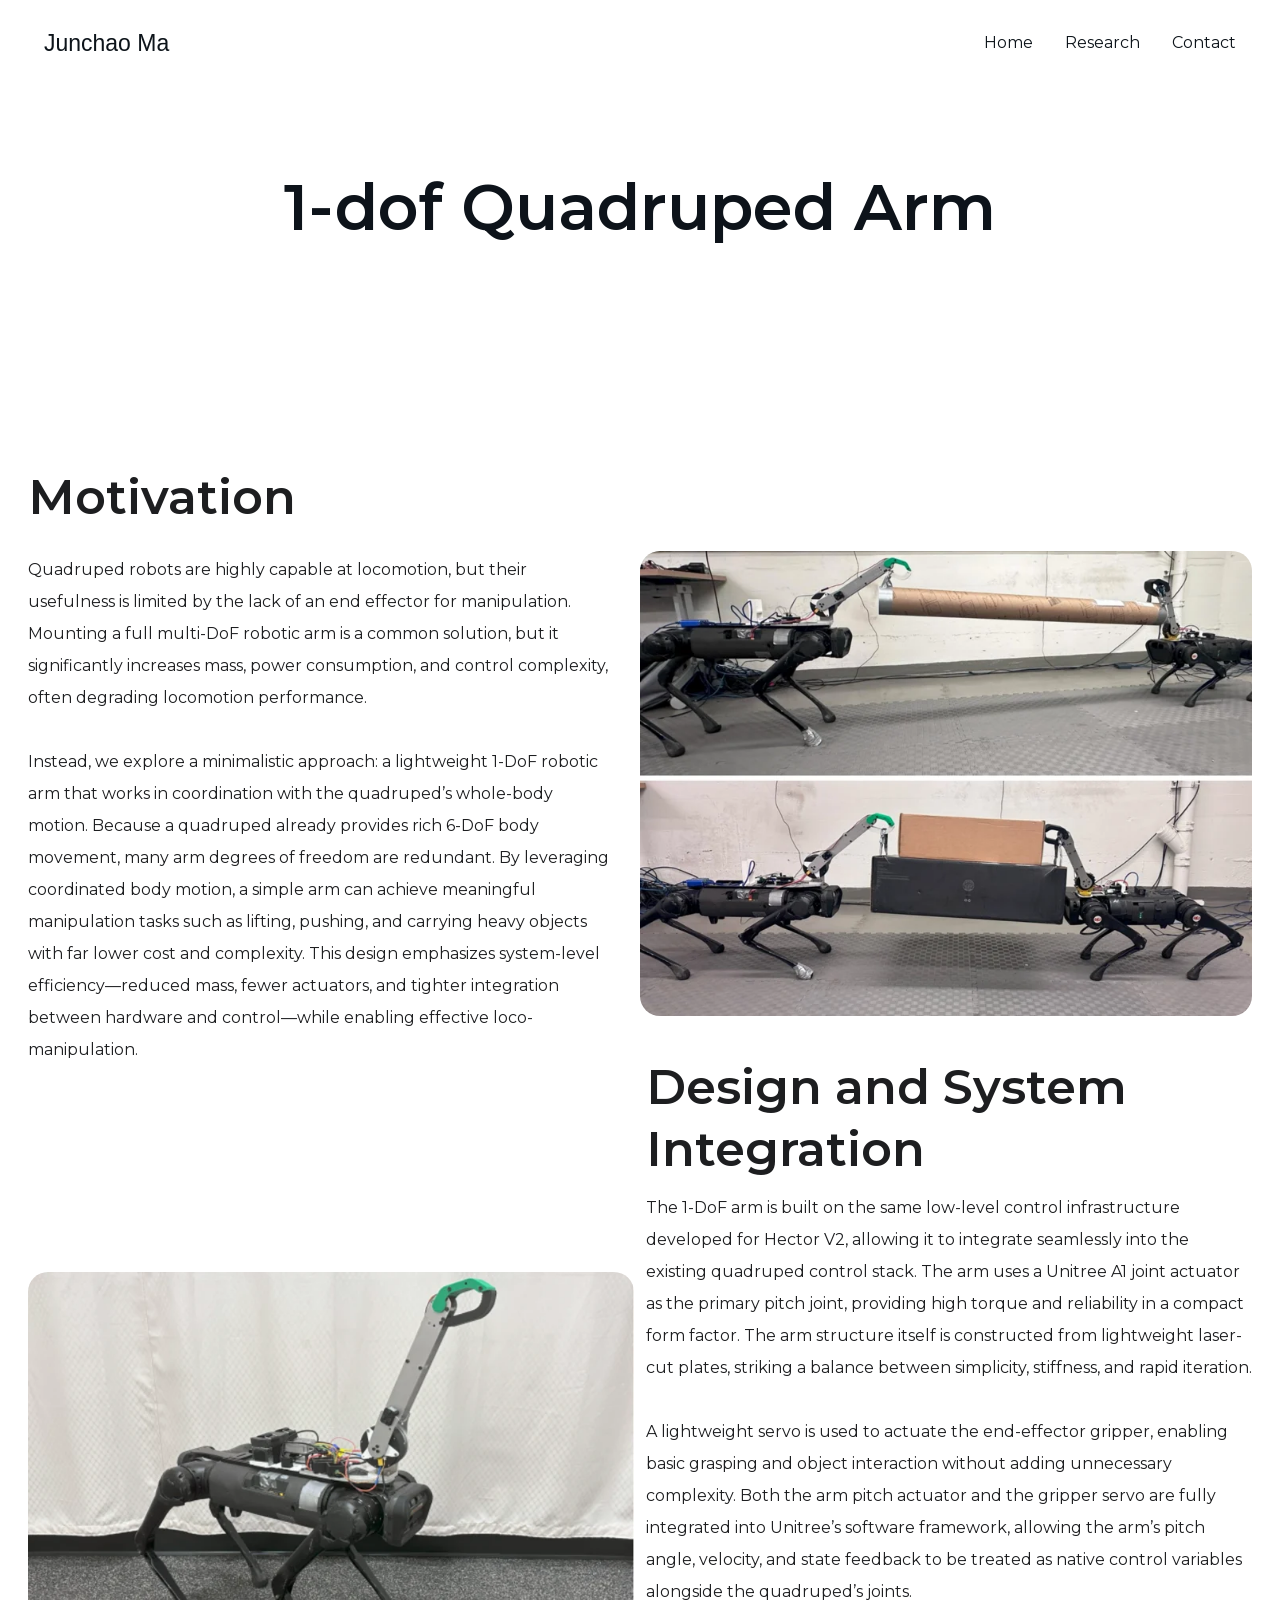
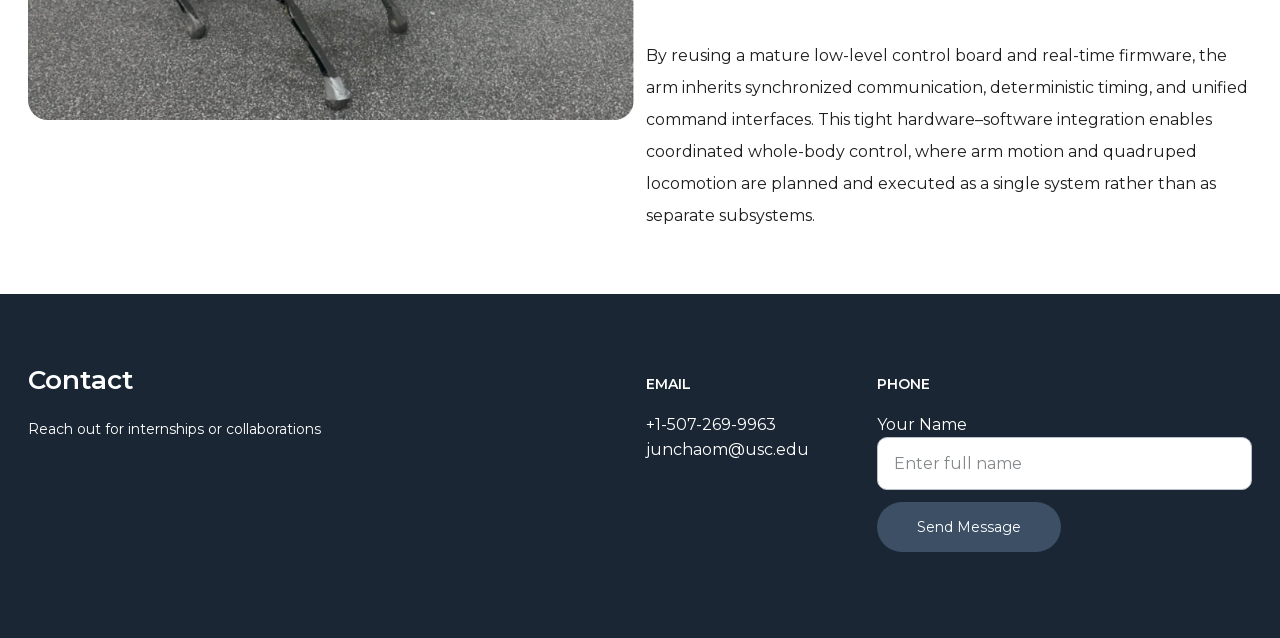
==== 1-dof-robotic-arm/index.html @ bfce46f6 "Migrate site from Hostinger to GitHub Pages Static copy of the Hostinger Website Builder site with a" ====
<!DOCTYPE html><html lang="en"> <head><meta charset="utf-8"><meta name="viewport" content="width=device-width, initial-scale=1.0"><meta name="generator" content="Hostinger Website Builder"><script type="application/ld+json">{"@context":"https://schema.org/","name":"Hardware Design Portfolio Showcase","description":"A detailed look at my hardware design projects, featuring images and videos that highlight my skills and creativity.","inLanguage":"en","keywords":["hardware design","portfolio","electronics"],"@type":"WebPage"}</script><!--[--><!----><!----><!----><!--[--><!--]--><link href="/assets/font-faces-25f776cf.css" rel="preload" as="style"><link href="/assets/font-faces-25f776cf.css" rel="stylesheet" referrerpolicy="no-referrer"><title>Hardware Design Portfolio Showcase | Junchao Ma</title><meta name="description" content="A detailed look at my hardware design projects, featuring images and videos that highlight my skills and creativity."><link rel="icon" size="16x16" href="/assets/ai-logo-7mMOTPHLv2REmubo-73c96145.svg"><link rel="icon" size="32x32" href="/assets/ai-logo-7mMOTPHLv2REmubo-73c96145.svg"><link rel="icon" size="192x192" href="/assets/ai-logo-7mMOTPHLv2REmubo-73c96145.svg"><link rel="apple-touch-icon" href="/assets/ai-logo-7mMOTPHLv2REmubo-73c96145.svg"><meta content="Hardware Design Portfolio Showcase | Junchao Ma" property="og:title"><meta name="twitter:title" content="Hardware Design Portfolio Showcase | Junchao Ma"><meta content="website" property="og:type"><meta property="og:description" content="A detailed look at my hardware design projects, featuring images and videos that highlight my skills and creativity."><meta name="twitter:description" content="A detailed look at my hardware design projects, featuring images and videos that highlight my skills and creativity."><meta property="og:site_name" content="Junchao Ma"><meta name="keywords" content="hardware design, portfolio, electronics"><meta property="og:image"><meta name="twitter:image"><meta content="" property="og:image:alt"><meta content="" name="twitter:image:alt"><meta name="twitter:card" content="summary_large_image"><!----><!--]--><style></style><link rel="stylesheet" href="/assets/_slug_.DlMYHqcW-8985199a.css">
<style>:root{--color-meteorite-dark: #2f1c6a;--color-meteorite-dark-2: #1F1346;--color-meteorite: #8c85ff;--color-meteorite-light: #d5dfff;--color-primary-dark: #5025d1;--color-primary: #673de6;--color-primary-light: #ebe4ff;--color-primary-charts: #B39EF3;--color-danger-dark: #d63163;--color-danger: #fc5185;--color-danger-light: #ffe8ef;--color-danger-charts: #FEA8C2;--color-warning-dark: #fea419;--color-warning-dark-2: #9F6000;--color-warning-charts: #FFD28C;--color-warning: #ffcd35;--color-warning-light: #fff8e2;--color-success-dark: #008361;--color-success: #00b090;--color-success-light: #def4f0;--color-dark: #1d1e20;--color-gray-dark: #36344d;--color-gray: #727586;--color-gray-border: #dadce0;--color-gray-light: #f2f3f6;--color-light: #fff;--color-azure: #357df9;--color-azure-light: #e3ebf9;--color-azure-dark: #265ab2;--color-indigo: #6366F1;--color-neutral-200: #D8DAE0}.whats-app-bubble{position:fixed;z-index:19;display:flex;right:20px;bottom:24px;cursor:pointer;border-radius:100px;box-shadow:#00000026 0 4px 12px}#wtpQualitySign_fixedCSS,#wtpQualitySign_popupCSS{bottom:10px!important}#wtpQualitySign_fixedCSS{z-index:17!important}#wtpQualitySign_popupCSS{z-index:18!important}
</style></head> <body> <div> <style>astro-island,astro-slot,astro-static-slot{display:contents}</style> <!--[--><main style="--h1-font-size:64px;--h1-font-style:normal;--h1-font-family:var(--font-primary);--h1-font-weight:600;--h1-line-height:1.3;--h1-m-font-size:40px;--h1-letter-spacing:0;--h1-text-transform:none;--h1-text-decoration:none;--h2-font-size:56px;--h2-font-style:normal;--h2-font-family:var(--font-primary);--h2-font-weight:600;--h2-line-height:1.3;--h2-m-font-size:36px;--h2-letter-spacing:0;--h2-text-transform:none;--h2-text-decoration:none;--h3-font-size:48px;--h3-font-style:normal;--h3-font-family:var(--font-primary);--h3-font-weight:600;--h3-line-height:1.3;--h3-m-font-size:32px;--h3-letter-spacing:0;--h3-text-transform:none;--h3-text-decoration:none;--h4-font-size:40px;--h4-font-style:normal;--h4-font-family:var(--font-primary);--h4-font-weight:600;--h4-line-height:1.3;--h4-m-font-size:24px;--h4-letter-spacing:0;--h4-text-transform:none;--h4-text-decoration:none;--h5-font-size:26px;--h5-font-style:normal;--h5-font-family:var(--font-primary);--h5-font-weight:600;--h5-line-height:1.3;--h5-m-font-size:20px;--h5-letter-spacing:0;--h5-text-transform:none;--h5-text-decoration:none;--h6-font-size:18px;--h6-font-style:normal;--h6-font-family:var(--font-primary);--h6-font-weight:600;--h6-line-height:1.3;--h6-m-font-size:18px;--h6-letter-spacing:0;--h6-text-transform:none;--h6-text-decoration:none;--body-font-size:16px;--body-font-style:normal;--body-font-family:var(--font-secondary);--body-font-weight:400;--body-line-height:1.5;--body-m-font-size:16px;--body-letter-spacing:normal;--body-text-transform:none;--body-text-decoration:none;--font-primary:&#39;Montserrat&#39;, sans-serif;--font-secondary:&#39;Montserrat&#39;, sans-serif;--nav-link-color:#0d141a;--nav-link-font-size:16px;--nav-link-font-style:normal;--nav-link-color-hover:#0d141a;--nav-link-font-family:var(--font-secondary);--nav-link-font-weight:400;--nav-link-line-height:1.5;--nav-link-m-font-size:16px;--nav-link-letter-spacing:normal;--nav-link-text-transform:none;--nav-link-text-decoration:none;--body-large-font-size:18px;--body-large-font-style:normal;--body-large-font-family:var(--font-secondary);--body-large-font-weight:400;--body-large-line-height:1.5;--body-large-m-font-size:18px;--body-large-letter-spacing:normal;--body-large-text-transform:none;--body-large-text-decoration:none;--body-small-font-size:14px;--body-small-font-style:normal;--body-small-font-family:var(--font-secondary);--body-small-font-weight:500;--body-small-line-height:1.5;--body-small-m-font-size:14px;--body-small-letter-spacing:normal;--body-small-text-transform:uppercase;--body-small-text-decoration:none;--grid-button-primary-font-size:16px;--grid-button-primary-padding-x:40px;--grid-button-primary-padding-y:16px;--grid-button-primary-font-color:#ffffff;--grid-button-primary-font-style:normal;--grid-button-primary-border-null:;--grid-button-primary-font-family:var(--font-secondary);--grid-button-primary-font-weight:400;--grid-button-primary-line-height:normal;--grid-button-primary-m-font-size:16px;--grid-button-primary-m-padding-x:36px;--grid-button-primary-m-padding-y:14px;--grid-button-primary-box-shadow-x:0px;--grid-button-primary-box-shadow-y:0px;--grid-button-primary-border-radius:999px;--grid-button-primary-letter-spacing:normal;--grid-button-primary-text-transform:none;--grid-button-primary-box-shadow-blur:0px;--grid-button-primary-box-shadow-null:;--grid-button-primary-text-decoration:none;--grid-button-primary-background-color:rgb(0, 0, 0);--grid-button-primary-box-shadow-color:rgba(0, 0, 0, 0);--grid-button-primary-border-null-hover:;--grid-button-primary-box-shadow-spread:0px;--grid-button-primary-box-shadow-x-hover:0px;--grid-button-primary-box-shadow-y-hover:0px;--grid-button-primary-transition-duration:0.2s;--grid-button-primary-background-color-null:;--grid-button-primary-box-shadow-blur-hover:0px;--grid-button-primary-box-shadow-null-hover:;--grid-button-primary-background-color-hover:rgb(29, 30, 32);--grid-button-primary-box-shadow-color-hover:0px;--grid-button-primary-box-shadow-spread-hover:0px;--grid-button-primary-transition-timing-function:ease;--grid-button-primary-background-color-null-hover:;--grid-button-secondary-font-size:16px;--grid-button-secondary-padding-x:40px;--grid-button-secondary-padding-y:16px;--grid-button-secondary-font-color:rgb(0, 0, 0);--grid-button-secondary-font-style:normal;--grid-button-secondary-border-null:;--grid-button-secondary-font-family:var(--font-secondary);--grid-button-secondary-font-weight:400;--grid-button-secondary-line-height:normal;--grid-button-secondary-m-font-size:16px;--grid-button-secondary-m-padding-x:36px;--grid-button-secondary-m-padding-y:14px;--grid-button-secondary-box-shadow-x:0px;--grid-button-secondary-box-shadow-y:0px;--grid-button-secondary-border-radius:999px;--grid-button-secondary-letter-spacing:normal;--grid-button-secondary-text-transform:none;--grid-button-secondary-box-shadow-blur:0px;--grid-button-secondary-box-shadow-null:;--grid-button-secondary-text-decoration:none;--grid-button-secondary-background-color:white;--grid-button-secondary-box-shadow-color:rgba(0, 0, 0, 0);--grid-button-secondary-border-null-hover:;--grid-button-secondary-box-shadow-spread:0px;--grid-button-secondary-box-shadow-x-hover:0px;--grid-button-secondary-box-shadow-y-hover:0px;--grid-button-secondary-transition-duration:0.2s;--grid-button-secondary-background-color-null:;--grid-button-secondary-box-shadow-blur-hover:0px;--grid-button-secondary-box-shadow-null-hover:;--grid-button-secondary-background-color-hover:rgb(240, 240, 240);--grid-button-secondary-box-shadow-color-hover:0px;--grid-button-secondary-box-shadow-spread-hover:0px;--grid-button-secondary-transition-timing-function:ease;--grid-button-secondary-background-color-null-hover:;--615ce0cc:74px;" class="page"><div class="sticky-trigger"></div><!----><div class="top-blocks--sticky top-blocks"><!----><header class="block-header" style="--nav-link-font-weight:400;--nav-link-text-color:#0d141a;--nav-link-text-color-hover:#0d141a;--header-height-mobile:74px;--width:1240px;--padding-top:30px;--padding:30px 16px 30px 16px;--padding-right:16px;--padding-bottom:30px;--padding-left:16px;--m-padding-top:24px;--m-padding:24px 16px 24px 16px;--m-padding-right:16px;--m-padding-bottom:24px;--m-padding-left:16px;--logo-width:125.5068359375px;--cartIconSize:24px;--link-spacing:32px;--m-logo-width:125.5068359375px;--m-link-spacing:20px;--element-spacing:32px;--contrastBackgroundColor:rgb(224, 224, 224);--background-color:#ffffff;" backgroundcolorcontrast="rgb(224, 224, 224)" height="86" is-in-preview-mode="false" is-preview-mobile-view="false" data-v-4ede1395><div class="background" style="--background-color:#ffffff;" data-v-4ede1395></div><!--[--><div class="block-header-layout-desktop block-header-layout-desktop--desktop-1" style="--5c616aa5:min-content auto ;--2e94a9f4:0px;" data-v-c1535ecd><!--[--><a class="block-header-logo block-header__logo" href="/" data-v-4ede1395 style="--6f401cb2:125.5068359375px;--5ef47fbb:26px;--b298f7c8:24px;--b1fe0892:24;--6313685a:400;--66b767ed:125.5068359375px;--56669be0:26px;--00407601:24px;" data-v-2fe39434><div class="block-header-logo__image" role="img" aria-label="Junchao Ma logo" data-v-2fe39434><svg fill="#0d141a" viewBox="0 0 125.5068359375 26" height="100%" width="100%" xmlns="http://www.w3.org/2000/svg">
        <text font-size="23px" font-family="sans-serif" y="21" x="0">Junchao Ma</text>
    </svg></div></a><!--]--><!--[--><nav class="block-header__nav" data-v-4ede1395><ul class="block-header__nav-links" data-v-4ede1395><!--[--><li class="block-header-item" data-v-4ede1395 data-v-f7e431f3><label class="block-header-item__label" data-v-f7e431f3><!----><div class="item-content-wrapper block-header-item__item" aria-haspopup="false" data-v-f7e431f3 data-v-76d5a5f3><a class="item-content" target href="/" data-v-76d5a5f3>Home</a><!----></div><!----></label></li><li class="block-header-item" data-v-4ede1395 data-v-f7e431f3><label class="block-header-item__label" data-v-f7e431f3><!----><div class="item-content-wrapper block-header-item__item" aria-haspopup="false" data-v-f7e431f3 data-v-76d5a5f3><a class="item-content" target href="/research" data-v-76d5a5f3>Research</a><!----></div><!----></label></li><li class="block-header-item" data-v-4ede1395 data-v-f7e431f3><label class="block-header-item__label" data-v-f7e431f3><!----><div class="item-content-wrapper block-header-item__item" aria-haspopup="false" data-v-f7e431f3 data-v-76d5a5f3><a class="item-content" target href="/contact" data-v-76d5a5f3>Contact</a><!----></div><!----></label></li><!--]--></ul></nav><!--]--><!--[--><!--]--><!--[--><!--]--><!--[--><!--]--><!--[--><!--]--></div><div class="block-header-layout-mobile block-header-layout-mobile--mobile-1" style="--5c616aa5:min-content auto ;--2e94a9f4:0px;" data-v-c1535ecd><!--[--><a class="block-header-logo block-header__logo" href="/" data-v-4ede1395 style="--6f401cb2:125.5068359375px;--5ef47fbb:26px;--b298f7c8:24px;--b1fe0892:24;--6313685a:400;--66b767ed:125.5068359375px;--56669be0:26px;--00407601:24px;" data-v-2fe39434><div class="block-header-logo__image" role="img" aria-label="Junchao Ma logo" data-v-2fe39434><svg fill="#0d141a" viewBox="0 0 125.5068359375 26" height="100%" width="100%" xmlns="http://www.w3.org/2000/svg">
        <text font-size="23px" font-family="sans-serif" y="21" x="0">Junchao Ma</text>
    </svg></div></a><!--]--><!--[--><!--]--><!--[--><button type="button" class="burger block-header__hamburger-menu" title="Menu" data-v-4ede1395 style="--63017ab5:var(--nav-link-text-color);" data-v-43ca5418><span class="burger__bun" data-v-43ca5418></span><span class="burger__meat" data-v-43ca5418></span><span class="burger__bun" data-v-43ca5418></span></button><!--]--><div class="block-header-layout-mobile__dropdown--link-align-right block-header-layout-mobile__dropdown" data-v-c1535ecd><!--[--><nav class="block-header__nav" data-v-4ede1395><ul class="block-header__nav-links" data-v-4ede1395><!--[--><li class="block-header-item" data-v-4ede1395 data-v-f7e431f3><label class="block-header-item__label" data-v-f7e431f3><!----><div class="item-content-wrapper block-header-item__item" aria-haspopup="false" data-v-f7e431f3 data-v-76d5a5f3><a class="item-content" target href="/" data-v-76d5a5f3>Home</a><!----></div><!----></label></li><li class="block-header-item" data-v-4ede1395 data-v-f7e431f3><label class="block-header-item__label" data-v-f7e431f3><!----><div class="item-content-wrapper block-header-item__item" aria-haspopup="false" data-v-f7e431f3 data-v-76d5a5f3><a class="item-content" target href="/research" data-v-76d5a5f3>Research</a><!----></div><!----></label></li><li class="block-header-item" data-v-4ede1395 data-v-f7e431f3><label class="block-header-item__label" data-v-f7e431f3><!----><div class="item-content-wrapper block-header-item__item" aria-haspopup="false" data-v-f7e431f3 data-v-76d5a5f3><a class="item-content" target href="/contact" data-v-76d5a5f3>Contact</a><!----></div><!----></label></li><!--]--></ul></nav><!--]--><!--[--><!--]--><!--[--><!--]--><!--[--><!--]--></div></div><!--]--></header></div><div class="page__blocks"><!--[--><section id="z2z345" class="block block--desktop-first-visible block--mobile-first-visible" style="--block-padding-top:16px;--block-padding:16px 0 16px 0;--block-padding-right:0;--block-padding-bottom:16px;--block-padding-left:0;--m-block-padding:16px;" data-v-653138eb><div class="block-background block-background--fixed" data-v-653138eb style="--77dfd0b2:rgb(255, 255, 255);--26c569ba:85%;--235bb87c:85%;--3ed8cbdc:15%;--3d6e3478:center;--7c40ae61:calc(-20svh * 50 / 100);"><!----><!----><!----></div><div class="block-layout block-layout--layout" style="--m-grid-template-rows:22.22222222222222vw auto 66px;--t-grid-template-rows:minmax(80px, auto) minmax(156px, auto) 1fr;--small-desktop-grid-template-rows:6.5359477124183005vw auto 62px;--grid-template-rows:minmax(80px, auto) minmax(83px, auto) 1fr;--m-grid-template-columns:100%;--grid-template-columns:100%;--m-block-min-height:auto;--t-block-min-height:302px;--small-desktop-block-min-height:auto;--block-min-height:225px;--1554837d:1224px;--b9abf102:360px;--6f5cc981:0 4.444444444444445vw;--220b0e45:0 16px;" data-v-653138eb><!--[--><!--[--><div class="layout-element layout-element--layout layout-element transition transition--slide" style="--text:center;--align:flex-start;--justify:flex-start;--m-element-margin:0 0 16px 0;--z-index:1;--grid-row:2/3;--grid-column:1/2;--m-grid-row:2/3;--m-grid-column:1/2;--bc1057f4:83px;--ff15b110:156px;" data-v-b6651962><!--[--><!----><!----><!----><!----><!----><div class="text-box layout-element__component layout-element__component--GridTextBox" id="z9oZux" data-v-b6651962 style="--40f4658a:break-spaces;--7ff731bd:break-spaces;"><h1 dir="auto" style="color: rgb(13, 19, 26);">1-dof Quadruped Arm</h1></div><!----><!----><!----><!----><!----><!----><!----><!----><!----><!----><!----><!--[--><!--]--><!--]--></div><!--]--><!--]--></div><!----><!----><!----><!----><!----><!----><!----></section><section id="zlNK7U" class="block" style="--block-padding-top:16px;--block-padding:16px 0 16px 0;--block-padding-right:0;--block-padding-bottom:16px;--block-padding-left:0;--m-block-padding:16px;" data-v-653138eb><div class="block-background block-background--fixed" data-v-653138eb style="--77dfd0b2:rgb(255, 255, 255);--26c569ba:85%;--235bb87c:85%;--3ed8cbdc:15%;--3d6e3478:center;--7c40ae61:calc(-20svh * 50 / 100);"><!----><!----><!----></div><div class="block-layout block-layout--layout" style="--m-grid-template-rows:11.11111111111111vw auto 5.833333333333333vw auto 17.77777777777778vw auto 20vw auto 5.833333333333333vw auto 10.555555555555555vw auto 0px;--t-grid-template-rows:minmax(40px, auto) minmax(41px, auto) minmax(21px, auto) minmax(656px, auto) minmax(64px, auto) minmax(224px, auto) minmax(72px, auto) minmax(83px, auto) minmax(21px, auto) minmax(856px, auto) minmax(38px, auto) minmax(289px, auto) 1fr;--small-desktop-grid-template-rows:12.663398692810457vw auto 1.8790849673202614vw 0.16339869281045752vw auto 3.2679738562091503vw auto 9.395424836601308vw 0.8986928104575164vw 6.5359477124183005vw auto 11.764705882352942vw 31px;--grid-template-rows:minmax(155px, auto) minmax(62px, auto) minmax(23px, auto) minmax(2px, auto) minmax(462px, auto) minmax(40px, auto) minmax(10px, auto) minmax(115px, auto) minmax(11px, auto) minmax(80px, auto) minmax(448px, auto) minmax(144px, auto) 1fr;--m-grid-template-columns:62.80487804878049% 37.19512195121951%;--grid-template-columns:35.947712418300654% 12.254901960784313% 1.3071895424836601% 0.49019607843137253% 0.49019607843137253% 49.50980392156863%;--m-block-min-height:auto;--t-block-min-height:1224px;--small-desktop-block-min-height:auto;--block-min-height:1583px;--1554837d:1224px;--b9abf102:360px;--6f5cc981:0 4.444444444444445vw;--220b0e45:0 16px;" data-v-653138eb><!--[--><!--[--><div class="layout-element layout-element--layout layout-element transition transition--slide" style="--text:left;--align:flex-start;--justify:flex-start;--m-element-margin:0 0 16px 0;--z-index:1;--grid-row:2/3;--grid-column:1/2;--m-grid-row:2/3;--m-grid-column:1/3;--bc1057f4:62px;--ff15b110:41px;" data-v-b6651962><!--[--><!----><!----><!----><!----><!----><div class="text-box layout-element__component layout-element__component--GridTextBox" id="z8F6uh" data-v-b6651962 style="--40f4658a:break-spaces;--7ff731bd:break-spaces;"><h3 dir="auto">Motivation</h3></div><!----><!----><!----><!----><!----><!----><!----><!----><!----><!----><!----><!--[--><!--]--><!--]--></div><div class="layout-element layout-element--layout layout-element transition transition--slide" style="--text:left;--align:flex-start;--justify:flex-start;--m-element-margin:0 0 16px 0;--z-index:2;--grid-row:5/8;--grid-column:1/3;--m-grid-row:4/5;--m-grid-column:1/3;--bc1057f4:512px;--ff15b110:656px;" data-v-b6651962><!--[--><!----><!----><!----><!----><!----><div class="text-box layout-element__component layout-element__component--GridTextBox" id="z4GJ8H" data-v-b6651962 style="--40f4658a:break-spaces;--7ff731bd:break-spaces;"><p dir="auto" class="body" style="--lineHeightDesktop: 2;">Quadruped robots are highly capable at locomotion, but their usefulness is limited by the lack of an end effector for manipulation. Mounting a full multi-DoF robotic arm is a common solution, but it significantly increases mass, power consumption, and control complexity, often degrading locomotion performance.</p><p dir="auto" class="body" style="--lineHeightDesktop: 2;">Instead, we explore a minimalistic approach: a lightweight 1-DoF robotic arm that works in coordination with the quadruped’s whole-body motion. Because a quadruped already provides rich 6-DoF body movement, many arm degrees of freedom are redundant. By leveraging coordinated body motion, a simple arm can achieve meaningful manipulation tasks such as lifting, pushing, and carrying heavy objects with far lower cost and complexity. This design emphasizes system-level efficiency—reduced mass, fewer actuators, and tighter integration between hardware and control—while enabling effective loco-manipulation.</p></div><!----><!----><!----><!----><!----><!----><!----><!----><!----><!----><!----><!--[--><!--]--><!--]--></div><div class="layout-element layout-element--layout layout-element transition transition--slide transition--root-hidden" style="--align:center;--justify:center;--m-element-margin:0 0 16px 0;--z-index:3;--grid-row:4/6;--grid-column:5/7;--m-grid-row:6/7;--m-grid-column:1/3;--bc1057f4:464px;--ff15b110:224px;" data-v-b6651962><!--[--><!----><!----><!----><!----><!----><!----><!----><!----><!----><div id="zxLfvR" class="image-wrapper image-wrapper--layout layout-element__component layout-element__component--GridImage" data-v-b6651962 style="--2cf45542:464px;--14cb8d00:224px;" data-v-1af1e999><div rel="nofollow" title style="--c8d5bd3a:20px;--58d4de0c:50vw;--1ad8eabb:37.908496732026144vw;--11904bb2:center 50%;--e4246282:20px;--a2f349e6:100%;--c3fd39f0:auto;" class="image image--grid image-wrapper--desktop" data-selector="data-image" data-animation-role="image" data-v-1af1e999 data-v-91603bbf><img alt src="/assets/screenshot-2026-01-26-at-4.35.16a-pm-jM7EKKPD6T4yNb8i-6a2eaaef.webp" srcset="/assets/screenshot-2026-01-26-at-4.35.16a-pm-jM7EKKPD6T4yNb8i-1dd417ff.webp 328w,/assets/screenshot-2026-01-26-at-4.35.16a-pm-jM7EKKPD6T4yNb8i-cc2d2920.webp 656w,/assets/screenshot-2026-01-26-at-4.35.16a-pm-jM7EKKPD6T4yNb8i-53e42387.webp 861w,/assets/screenshot-2026-01-26-at-4.35.16a-pm-jM7EKKPD6T4yNb8i-53e42387.webp 984w,/assets/screenshot-2026-01-26-at-4.35.16a-pm-jM7EKKPD6T4yNb8i-6a2eaaef.webp 612w,/assets/screenshot-2026-01-26-at-4.35.16a-pm-jM7EKKPD6T4yNb8i-b327e006.webp 1224w" sizes="(min-width: 920px) 612px, 328px" height="464" width="612" loading="eager" class="image__image" data-v-91603bbf><!--[--><!--]--></div><div rel="nofollow" title style="--c8d5bd3a:20px;--58d4de0c:26.797385620915033vw;--1ad8eabb:18.30065359477124vw;--11904bb2:center 50%;--e4246282:20px;--a2f349e6:91.11111111111111vw;--c3fd39f0:62.22222222222222vw;" class="image image--grid image-wrapper--mobile" data-selector="data-image" data-animation-role="image" data-v-1af1e999 data-v-91603bbf><img alt src="/assets/screenshot-2026-01-26-at-4.35.16a-pm-jM7EKKPD6T4yNb8i-5ff00b1f.webp" srcset="/assets/screenshot-2026-01-26-at-4.35.16a-pm-jM7EKKPD6T4yNb8i-5ff00b1f.webp 360w,/assets/screenshot-2026-01-26-at-4.35.16a-pm-jM7EKKPD6T4yNb8i-6b5de0e9.webp 720w,/assets/screenshot-2026-01-26-at-4.35.16a-pm-jM7EKKPD6T4yNb8i-9e141196.webp 945w,/assets/screenshot-2026-01-26-at-4.35.16a-pm-jM7EKKPD6T4yNb8i-3d904d3c.webp 1080w,/assets/screenshot-2026-01-26-at-4.35.16a-pm-jM7EKKPD6T4yNb8i-5ff00b1f.webp 328w,/assets/screenshot-2026-01-26-at-4.35.16a-pm-jM7EKKPD6T4yNb8i-6b5de0e9.webp 656w" sizes="(min-width: 920px) 612px, 328px" height="224" width="328" loading="eager" class="image__image" data-v-91603bbf><!--[--><!--]--></div></div><!----><!----><!----><!----><!----><!----><!----><!--[--><!--]--><!--]--></div><div class="layout-element layout-element--layout layout-element transition transition--slide transition--root-hidden" style="--align:center;--justify:center;--m-element-margin:0 0 16px 0;--z-index:4;--grid-row:11/12;--grid-column:1/4;--m-grid-row:12/13;--m-grid-column:1/2;--bc1057f4:448px;--ff15b110:289px;" data-v-b6651962><!--[--><!----><!----><!----><!----><!----><!----><!----><!----><!----><div id="zOXkA6" class="image-wrapper image-wrapper--layout layout-element__component layout-element__component--GridImage" data-v-b6651962 style="--2cf45542:448px;--14cb8d00:289px;" data-v-1af1e999><div rel="nofollow" title style="--c8d5bd3a:20px;--58d4de0c:49.509803921568626vw;--1ad8eabb:36.60130718954248vw;--11904bb2:center 50%;--e4246282:20px;--a2f349e6:100%;--c3fd39f0:auto;" class="image image--grid image-wrapper--desktop" data-selector="data-image" data-animation-role="image" data-v-1af1e999 data-v-91603bbf><img alt src="/assets/screenshot-2026-01-26-at-4.32.10a-pm-s21QAkSQQTMLIQY5-94fac033.webp" srcset="/assets/screenshot-2026-01-26-at-4.32.10a-pm-s21QAkSQQTMLIQY5-b4ec8146.webp 328w,/assets/screenshot-2026-01-26-at-4.32.10a-pm-s21QAkSQQTMLIQY5-94fac033.webp 656w,/assets/screenshot-2026-01-26-at-4.32.10a-pm-s21QAkSQQTMLIQY5-9647fbce.webp 861w,/assets/screenshot-2026-01-26-at-4.32.10a-pm-s21QAkSQQTMLIQY5-ad3923ed.webp 984w,/assets/screenshot-2026-01-26-at-4.32.10a-pm-s21QAkSQQTMLIQY5-94fac033.webp 606w,/assets/screenshot-2026-01-26-at-4.32.10a-pm-s21QAkSQQTMLIQY5-dd3cd211.webp 1212w" sizes="(min-width: 920px) 606px, 206px" height="448" width="606" loading="lazy" class="image__image" data-v-91603bbf><!--[--><!--]--></div><div rel="nofollow" title style="--c8d5bd3a:20px;--58d4de0c:16.830065359477125vw;--1ad8eabb:23.61111111111111vw;--11904bb2:center 50%;--e4246282:20px;--a2f349e6:57.22222222222222vw;--c3fd39f0:80.27777777777777vw;" class="image image--grid image-wrapper--mobile" data-selector="data-image" data-animation-role="image" data-v-1af1e999 data-v-91603bbf><img alt src="/assets/screenshot-2026-01-26-at-4.32.10a-pm-s21QAkSQQTMLIQY5-ae7a71d0.webp" srcset="/assets/screenshot-2026-01-26-at-4.32.10a-pm-s21QAkSQQTMLIQY5-ae7a71d0.webp 360w,/assets/screenshot-2026-01-26-at-4.32.10a-pm-s21QAkSQQTMLIQY5-514cb307.webp 720w,/assets/screenshot-2026-01-26-at-4.32.10a-pm-s21QAkSQQTMLIQY5-9d66da42.webp 945w,/assets/screenshot-2026-01-26-at-4.32.10a-pm-s21QAkSQQTMLIQY5-5e6be52e.webp 1080w,/assets/screenshot-2026-01-26-at-4.32.10a-pm-s21QAkSQQTMLIQY5-ae7a71d0.webp 206w,/assets/screenshot-2026-01-26-at-4.32.10a-pm-s21QAkSQQTMLIQY5-514cb307.webp 412w" sizes="(min-width: 920px) 606px, 206px" height="289" width="206" loading="lazy" class="image__image" data-v-91603bbf><!--[--><!--]--></div></div><!----><!----><!----><!----><!----><!----><!----><!--[--><!--]--><!--]--></div><div class="layout-element layout-element--layout layout-element transition transition--slide" style="--text:left;--align:flex-start;--justify:flex-start;--m-element-margin:0 0 16px 0;--z-index:5;--grid-row:7/9;--grid-column:6/7;--m-grid-row:8/9;--m-grid-column:1/3;--bc1057f4:125px;--ff15b110:83px;" data-v-b6651962><!--[--><!----><!----><!----><!----><!----><div class="text-box layout-element__component layout-element__component--GridTextBox" id="z1akVp" data-v-b6651962 style="--40f4658a:break-spaces;--7ff731bd:break-spaces;"><h3 dir="auto">Design and System Integration</h3></div><!----><!----><!----><!----><!----><!----><!----><!----><!----><!----><!----><!--[--><!--]--><!--]--></div><div class="layout-element layout-element--layout layout-element transition transition--slide" style="--text:left;--align:flex-start;--justify:flex-start;--m-element-margin:0 0 16px 0;--z-index:6;--grid-row:10/13;--grid-column:6/7;--m-grid-row:10/11;--m-grid-column:1/3;--bc1057f4:672px;--ff15b110:856px;" data-v-b6651962><!--[--><!----><!----><!----><!----><!----><div class="text-box layout-element__component layout-element__component--GridTextBox" id="z4LumY" data-v-b6651962 style="--40f4658a:break-spaces;--7ff731bd:break-spaces;"><p dir="auto" class="body" style="--lineHeightDesktop: 2;">The 1-DoF arm is built on the same low-level control infrastructure developed for Hector V2, allowing it to integrate seamlessly into the existing quadruped control stack. The arm uses a Unitree A1 joint actuator as the primary pitch joint, providing high torque and reliability in a compact form factor. The arm structure itself is constructed from lightweight laser-cut plates, striking a balance between simplicity, stiffness, and rapid iteration.</p><p dir="auto" class="body" style="--lineHeightDesktop: 2;">A lightweight servo is used to actuate the end-effector gripper, enabling basic grasping and object interaction without adding unnecessary complexity. Both the arm pitch actuator and the gripper servo are fully integrated into Unitree’s software framework, allowing the arm’s pitch angle, velocity, and state feedback to be treated as native control variables alongside the quadruped’s joints.</p><p dir="auto" class="body" style="--lineHeightDesktop: 2;">By reusing a mature low-level control board and real-time firmware, the arm inherits synchronized communication, deterministic timing, and unified command interfaces. This tight hardware–software integration enables coordinated whole-body control, where arm motion and quadruped locomotion are planned and executed as a single system rather than as separate subsystems.</p></div><!----><!----><!----><!----><!----><!----><!----><!----><!----><!----><!----><!--[--><!--]--><!--]--></div><!--]--><!--]--></div><!----><!----><!----><!----><!----><!----><!----></section><section id="zSmnpF" class="block block--desktop-hidden block--mobile-hidden" style="--block-padding-top:16px;--block-padding:16px 0 16px 0;--block-padding-right:0;--block-padding-bottom:16px;--block-padding-left:0;--m-block-padding:16px;" data-v-653138eb><div class="block-background" data-v-653138eb style="--77dfd0b2:rgb(255, 255, 255);--26c569ba:50%;--235bb87c:0%;--3ed8cbdc:50%;--3d6e3478:center;--7c40ae61:calc(-20svh * 50 / 100);"><!----><!----><!----></div><div class="block-layout block-layout--layout" style="--m-grid-template-rows:25vw auto 4.444444444444445vw 55.55555555555556vw 58px;--t-grid-template-rows:minmax(90px, auto) minmax(41px, auto) minmax(16px, auto) minmax(200px, auto) 1fr;--small-desktop-grid-template-rows:6.5359477124183005vw auto 1.4705882352941178vw 27.859477124183005vw 677px;--grid-template-rows:minmax(80px, auto) minmax(62px, auto) minmax(18px, auto) minmax(341px, auto) 1fr;--m-grid-template-columns:100%;--grid-template-columns:8.415032679738562% 41.09477124183007% 42.07516339869281% 8.415032679738562%;--m-block-min-height:auto;--t-block-min-height:405px;--small-desktop-block-min-height:auto;--block-min-height:1178px;--1554837d:1224px;--b9abf102:360px;--6f5cc981:0 4.444444444444445vw;--220b0e45:0 16px;" data-v-653138eb><!--[--><!--[--><div class="layout-element layout-element--layout layout-element transition transition--slide" style="--text:center;--align:flex-start;--justify:flex-start;--m-element-margin:0 0 16px 0;--z-index:1;--grid-row:2/3;--grid-column:2/4;--m-grid-row:2/3;--m-grid-column:1/2;--bc1057f4:62px;--ff15b110:41px;" data-v-b6651962><!--[--><!----><!----><!----><!----><!----><div class="text-box layout-element__component layout-element__component--GridTextBox" id="zSEbYa" data-v-b6651962 style="--40f4658a:break-spaces;--7ff731bd:break-spaces;"><h3 style="color: rgb(26, 26, 28); --lineHeightDesktop: 1.3; --fontSizeDesktop: 48px;" dir="auto">Robots in-motion</h3></div><!----><!----><!----><!----><!----><!----><!----><!----><!----><!----><!----><!--[--><!--]--><!--]--></div><div class="layout-element layout-element--layout layout-element transition transition--slide" style="--align:center;--justify:center;--m-element-margin:0 0 16px 0;--z-index:2;--grid-row:4/5;--grid-column:1/3;--m-grid-row:4/5;--m-grid-column:1/2;--bc1057f4:341px;--ff15b110:200px;" data-v-b6651962><!--[--><!----><!----><!----><!----><div class="video layout-element__component layout-element__component--GridVideo" id="zlID4-" data-v-b6651962 style="--5896769c:var(--color-dark);" data-v-7c4b3826><!--[--><picture data-v-7c4b3826><source type="image/webp" srcset="/assets/hqdefault-4b2ac6ab.webp" data-v-7c4b3826><img data-yt="z94RjN5RPBY" referrerpolicy="origin" class="video__placeholder" height="100%" width="100%" src="/assets/hqdefault-2489748c.jpg" data-v-7c4b3826></picture><button type="button" class="video__play video__play--youtube" data-v-7c4b3826></button><!--]--></div><!----><!----><!----><!----><!----><!----><!----><!----><!----><!----><!----><!----><!--[--><!--]--><!--]--></div><!--]--><!--]--></div><!----><!----><!----><!----><!----><!----><!----></section><section id="zSiG-O" class="block block--footer" style="--cols:12;--rows:10;--width:1224px;--m-rows:1;--col-gap:24px;--row-gap:16px;--row-size:48px;--column-gap:24px;--block-padding-top:16px;--block-padding:16px 0 16px 0;--block-padding-right:0;--block-padding-bottom:16px;--block-padding-left:0;--m-block-padding:40px 16px 40px 16px;" data-v-653138eb><div class="block-background" data-v-653138eb style="--77dfd0b2:#1A2633;--26c569ba:50%;--235bb87c:0%;--3ed8cbdc:50%;--3d6e3478:center;--7c40ae61:calc(-20svh * 50 / 100);"><!----><!----><!----></div><div class="block-layout block-layout--layout" style="--m-grid-template-rows:11.11111111111111vw auto 4.722222222222222vw auto 15vw auto 3.0555555555555554vw auto 0.8333333333333334vw auto 11.944444444444445vw auto 5.277777777777778vw auto 16.666666666666668vw auto 9px;--t-grid-template-rows:minmax(40px, auto) minmax(26px, auto) minmax(17px, auto) minmax(48px, auto) minmax(54px, auto) minmax(21px, auto) minmax(11px, auto) minmax(24px, auto) minmax(3px, auto) minmax(24px, auto) minmax(43px, auto) minmax(21px, auto) minmax(19px, auto) minmax(146px, auto) minmax(60px, auto) minmax(24px, auto) 1fr;--small-desktop-grid-template-rows:5.718954248366013vw 0.8169934640522876vw auto auto 1.2254901960784315vw 0.5718954248366013vw auto auto auto 7.352941176470588vw 4.248366013071895vw auto 16px;--grid-template-rows:minmax(70px, auto) minmax(10px, auto) minmax(21px, auto) minmax(3px, auto) minmax(15px, auto) minmax(7px, auto) minmax(17px, auto) minmax(1px, auto) minmax(24px, auto) minmax(90px, auto) minmax(52px, auto) minmax(18px, auto) 1fr;--m-grid-template-columns:100%;--grid-template-columns:24.264705882352942% 16.830065359477125% 9.395424836601308% 15.849673202614378% 3.022875816993464% 30.637254901960787%;--m-block-min-height:auto;--t-block-min-height:590px;--small-desktop-block-min-height:auto;--block-min-height:344px;--1554837d:1224px;--b9abf102:360px;--6f5cc981:0 4.444444444444445vw;--220b0e45:0 16px;" data-v-653138eb><!--[--><!--[--><div class="layout-element layout-element--layout layout-element transition transition--slide" style="--text:left;--align:flex-start;--justify:center;--m-element-margin:0 0 24px 0;--z-index:1;--grid-row:2/5;--grid-column:1/2;--m-grid-row:2/3;--m-grid-column:1/2;--bc1057f4:34px;--ff15b110:26px;" data-v-b6651962><!--[--><!----><!----><!----><!----><!----><div class="text-box layout-element__component layout-element__component--GridTextBox" id="ai-COYyVp" data-v-b6651962 style="--40f4658a:break-spaces;--7ff731bd:break-spaces;"><h5 style="color: #ffffff" dir="auto">Contact</h5></div><!----><!----><!----><!----><!----><!----><!----><!----><!----><!----><!----><!--[--><!--]--><!--]--></div><div class="layout-element layout-element--layout layout-element transition transition--slide" style="--text:left;--align:flex-start;--justify:center;--m-element-margin:0 0 24px 0;--z-index:2;--grid-row:7/9;--grid-column:1/2;--m-grid-row:4/5;--m-grid-column:1/2;--bc1057f4:18px;--ff15b110:48px;" data-v-b6651962><!--[--><!----><!----><!----><!----><!----><div class="text-box layout-element__component layout-element__component--GridTextBox" id="ai-24DblQ" data-v-b6651962 style="--40f4658a:break-spaces;--7ff731bd:break-spaces;"><p class="body" style="color: #ffffff; --lineHeightDesktop: 1.3; --fontSizeDesktop: 14px" dir="auto">Reach out for internships or collaborations</p></div><!----><!----><!----><!----><!----><!----><!----><!----><!----><!----><!----><!--[--><!--]--><!--]--></div><div class="layout-element layout-element--layout layout-element transition transition--slide" style="--text:left;--align:flex-start;--justify:center;--m-element-margin:0 0 24px 0;--z-index:3;--grid-row:3/4;--grid-column:4/5;--m-grid-row:6/7;--m-grid-column:1/2;--bc1057f4:21px;--ff15b110:21px;" data-v-b6651962><!--[--><!----><!----><!----><!----><!----><div class="text-box layout-element__component layout-element__component--GridTextBox" id="ai-9eWCuk" data-v-b6651962 style="--40f4658a:break-spaces;--7ff731bd:break-spaces;"><p class="body-small" style="color: #ffffff" dir="auto"><span style="font-weight: 700"><strong>Email</strong></span></p></div><!----><!----><!----><!----><!----><!----><!----><!----><!----><!----><!----><!--[--><!--]--><!--]--></div><div class="layout-element layout-element--layout layout-element transition transition--slide" style="--text:left;--align:flex-start;--justify:center;--m-element-margin:0 0 24px 0;--z-index:4;--grid-row:3/4;--grid-column:6/7;--m-grid-row:12/13;--m-grid-column:1/2;--bc1057f4:21px;--ff15b110:21px;" data-v-b6651962><!--[--><!----><!----><!----><!----><!----><div class="text-box layout-element__component layout-element__component--GridTextBox" id="ai-CIQjuq" data-v-b6651962 style="--40f4658a:break-spaces;--7ff731bd:break-spaces;"><p class="body-small" style="color: #ffffff" dir="auto"><span style="font-weight: 700"><strong>Phone</strong></span></p></div><!----><!----><!----><!----><!----><!----><!----><!----><!----><!----><!----><!--[--><!--]--><!--]--></div><div class="layout-element layout-element--layout layout-element transition transition--slide" style="--text:left;--align:flex-start;--justify:center;--m-element-margin:0 0 24px 0;--z-index:5;--grid-row:9/10;--grid-column:4/5;--m-grid-row:8/9;--m-grid-column:1/2;--bc1057f4:24px;--ff15b110:24px;" data-v-b6651962><!--[--><!----><!----><!----><!----><!----><div class="text-box layout-element__component layout-element__component--GridTextBox" id="ai-3mGgSL" data-v-b6651962 style="--40f4658a:break-spaces;--7ff731bd:break-spaces;"><p dir="auto" class="body" style="color: rgb(255, 255, 255);">junchaom@usc.edu</p></div><!----><!----><!----><!----><!----><!----><!----><!----><!----><!----><!----><!--[--><!--]--><!--]--></div><div class="layout-element layout-element--layout layout-element transition transition--slide" style="--text:left;--align:flex-start;--justify:center;--m-element-margin:0 0 24px 0;--z-index:6;--grid-row:6/8;--grid-column:4/5;--m-grid-row:10/11;--m-grid-column:1/2;--bc1057f4:24px;--ff15b110:24px;" data-v-b6651962><!--[--><!----><!----><!----><!----><!----><div class="text-box layout-element__component layout-element__component--GridTextBox" id="ai-7vnuGg" data-v-b6651962 style="--40f4658a:break-spaces;--7ff731bd:break-spaces;"><p dir="auto" class="body" style="color: rgb(255, 255, 255);">+1-507-269-9963</p></div><!----><!----><!----><!----><!----><!----><!----><!----><!----><!----><!----><!--[--><!--]--><!--]--></div><div class="layout-element layout-element--layout layout-element transition transition--slide" style="--justify:center;--formSpacing:22px 10px;--m-element-margin:0 0 16px 0;--z-index:7;--grid-row:6/11;--grid-column:6/7;--m-grid-row:14/15;--m-grid-column:1/2;--bc1057f4:139px;--ff15b110:146px;" data-v-b6651962><!--[--><!----><!----><!----><div id="ai-hdtuuz" class="form layout-element__component layout-element__component--GridForm" style="--form-button-justify-self:start;--form-background-color:transparent;--form-border-width:0px;--form-border-radius:0px;--input-fill-color:#ffffff;--input-fill-color--hover:#ffffff;--label-text-color:#ffffff;--label-text-size:16px;--input-text-color:#0d141a;--input-text-color--hover:#0d141a;--input-text-size:16px;--input-height:auto;--input-border-color:rgb(184, 192, 204);--input-border-color--hover:#0d141a;--input-border-width:1px;--input-border-radius:10px;--form-elements-vertical-spacing:12px;--form-spacing:var(--formSpacing);--grid-item-inner-padding:var(--gridItemInnerPadding);--grid-item-inner-background:var(--gridItemInnerBackground);" data-v-b6651962 data-v-451eac12><form name="Subscribe form" class="form__control" data-v-451eac12><!--[--><!--[--><div class="input input--light" data-v-451eac12 data-v-3b08353a><label for="Email" class="input__label--light input__label" data-v-3b08353a>Your Name</label><input id="Email" placeholder="Enter full name" type="text" class="input__component--light input__component" value="" tabindex="0" data-v-3b08353a><!----><!----></div><!----><!--]--><!--]--><button type="submit" name="submit" class="grid-button grid-button--primary form__button" aria-hidden="false" style="--font-size-desktop:14px;--border-radius:50px;--border-width:0px;--background-color:#3C4F65;--font-color:#ffffff;--border-color:#0d141a;--background-color-hover:#3C4F65;--font-color-hover:#ffffff;--border-color-hover:#0d141a;--m-height:0vw;--m-width:0vw;" data-v-451eac12 data-v-338be716>Send Message</button></form><!--[--><!----><!--]--></div><!----><!----><!----><!----><!----><!----><!----><!----><!----><!----><!----><!----><!----><!--[--><!--]--><!--]--></div><div class="layout-element layout-element--layout layout-element transition transition--slide" style="--text:left;--align:flex-start;--justify:center;--m-element-margin:0 0 24px 0;--z-index:8;--grid-row:12/13;--grid-column:1/3;--m-grid-row:16/17;--m-grid-column:1/2;--bc1057f4:18px;--ff15b110:24px;" data-v-b6651962><!--[--><!----><!----><!----><!----><!----><div class="text-box layout-element__component layout-element__component--GridTextBox" id="ai-0dlC-Q" data-v-b6651962 style="--40f4658a:break-spaces;--7ff731bd:break-spaces;"><p class="body" style="color: #ffffff; --lineHeightDesktop: 1.3; --fontSizeDesktop: 14px" dir="auto">© 2025. All rights reserved.</p></div><!----><!----><!----><!----><!----><!----><!----><!----><!----><!----><!----><!--[--><!--]--><!--]--></div><!--]--><!--]--></div><!----><!----><!----><!----><!----><!----><!----></section><!--]--></div><!----><!----><!----></main><!----><!----><!--]--><!--astro:end-->  </div>  <script src="/assets/site.js"></script></body></html>
---- assets/font-faces-25f776cf.css ----
/* cyrillic-ext */
@font-face {
  font-family: 'Montserrat';
  font-style: normal;
  font-weight: 400;
  font-display: swap;
  src: url(/assets/font-file-d8ff9b9b.woff2) format('woff2');
  unicode-range: U+0460-052F, U+1C80-1C8A, U+20B4, U+2DE0-2DFF, U+A640-A69F, U+FE2E-FE2F;
}
/* cyrillic */
@font-face {
  font-family: 'Montserrat';
  font-style: normal;
  font-weight: 400;
  font-display: swap;
  src: url(/assets/font-file-d9769f67.woff2) format('woff2');
  unicode-range: U+0301, U+0400-045F, U+0490-0491, U+04B0-04B1, U+2116;
}
/* vietnamese */
@font-face {
  font-family: 'Montserrat';
  font-style: normal;
  font-weight: 400;
  font-display: swap;
  src: url(/assets/font-file-c388f03d.woff2) format('woff2');
  unicode-range: U+0102-0103, U+0110-0111, U+0128-0129, U+0168-0169, U+01A0-01A1, U+01AF-01B0, U+0300-0301, U+0303-0304, U+0308-0309, U+0323, U+0329, U+1EA0-1EF9, U+20AB;
}
/* latin-ext */
@font-face {
  font-family: 'Montserrat';
  font-style: normal;
  font-weight: 400;
  font-display: swap;
  src: url(/assets/font-file-cefca13d.woff2) format('woff2');
  unicode-range: U+0100-02BA, U+02BD-02C5, U+02C7-02CC, U+02CE-02D7, U+02DD-02FF, U+0304, U+0308, U+0329, U+1D00-1DBF, U+1E00-1E9F, U+1EF2-1EFF, U+2020, U+20A0-20AB, U+20AD-20C4, U+2113, U+2C60-2C7F, U+A720-A7FF;
}
/* latin */
@font-face {
  font-family: 'Montserrat';
  font-style: normal;
  font-weight: 400;
  font-display: swap;
  src: url(/assets/font-file-d7c97359.woff2) format('woff2');
  unicode-range: U+0000-00FF, U+0131, U+0152-0153, U+02BB-02BC, U+02C6, U+02DA, U+02DC, U+0304, U+0308, U+0329, U+2000-206F, U+20AC, U+2122, U+2191, U+2193, U+2212, U+2215, U+FEFF, U+FFFD;
}
/* cyrillic-ext */
@font-face {
  font-family: 'Montserrat';
  font-style: normal;
  font-weight: 500;
  font-display: swap;
  src: url(/assets/font-file-af6f8ff5.woff2) format('woff2');
  unicode-range: U+0460-052F, U+1C80-1C8A, U+20B4, U+2DE0-2DFF, U+A640-A69F, U+FE2E-FE2F;
}
/* cyrillic */
@font-face {
  font-family: 'Montserrat';
  font-style: normal;
  font-weight: 500;
  font-display: swap;
  src: url(/assets/font-file-0a06a876.woff2) format('woff2');
  unicode-range: U+0301, U+0400-045F, U+0490-0491, U+04B0-04B1, U+2116;
}
/* vietnamese */
@font-face {
  font-family: 'Montserrat';
  font-style: normal;
  font-weight: 500;
  font-display: swap;
  src: url(/assets/font-file-c94c9e53.woff2) format('woff2');
  unicode-range: U+0102-0103, U+0110-0111, U+0128-0129, U+0168-0169, U+01A0-01A1, U+01AF-01B0, U+0300-0301, U+0303-0304, U+0308-0309, U+0323, U+0329, U+1EA0-1EF9, U+20AB;
}
/* latin-ext */
@font-face {
  font-family: 'Montserrat';
  font-style: normal;
  font-weight: 500;
  font-display: swap;
  src: url(/assets/font-file-c91fb000.woff2) format('woff2');
  unicode-range: U+0100-02BA, U+02BD-02C5, U+02C7-02CC, U+02CE-02D7, U+02DD-02FF, U+0304, U+0308, U+0329, U+1D00-1DBF, U+1E00-1E9F, U+1EF2-1EFF, U+2020, U+20A0-20AB, U+20AD-20C4, U+2113, U+2C60-2C7F, U+A720-A7FF;
}
/* latin */
@font-face {
  font-family: 'Montserrat';
  font-style: normal;
  font-weight: 500;
  font-display: swap;
  src: url(/assets/font-file-00d5566e.woff2) format('woff2');
  unicode-range: U+0000-00FF, U+0131, U+0152-0153, U+02BB-02BC, U+02C6, U+02DA, U+02DC, U+0304, U+0308, U+0329, U+2000-206F, U+20AC, U+2122, U+2191, U+2193, U+2212, U+2215, U+FEFF, U+FFFD;
}
/* cyrillic-ext */
@font-face {
  font-family: 'Montserrat';
  font-style: normal;
  font-weight: 600;
  font-display: swap;
  src: url(/assets/font-file-6735239a.woff2) format('woff2');
  unicode-range: U+0460-052F, U+1C80-1C8A, U+20B4, U+2DE0-2DFF, U+A640-A69F, U+FE2E-FE2F;
}
/* cyrillic */
@font-face {
  font-family: 'Montserrat';
  font-style: normal;
  font-weight: 600;
  font-display: swap;
  src: url(/assets/font-file-7d317428.woff2) format('woff2');
  unicode-range: U+0301, U+0400-045F, U+0490-0491, U+04B0-04B1, U+2116;
}
/* vietnamese */
@font-face {
  font-family: 'Montserrat';
  font-style: normal;
  font-weight: 600;
  font-display: swap;
  src: url(/assets/font-file-db29ec94.woff2) format('woff2');
  unicode-range: U+0102-0103, U+0110-0111, U+0128-0129, U+0168-0169, U+01A0-01A1, U+01AF-01B0, U+0300-0301, U+0303-0304, U+0308-0309, U+0323, U+0329, U+1EA0-1EF9, U+20AB;
}
/* latin-ext */
@font-face {
  font-family: 'Montserrat';
  font-style: normal;
  font-weight: 600;
  font-display: swap;
  src: url(/assets/font-file-78066ca7.woff2) format('woff2');
  unicode-range: U+0100-02BA, U+02BD-02C5, U+02C7-02CC, U+02CE-02D7, U+02DD-02FF, U+0304, U+0308, U+0329, U+1D00-1DBF, U+1E00-1E9F, U+1EF2-1EFF, U+2020, U+20A0-20AB, U+20AD-20C4, U+2113, U+2C60-2C7F, U+A720-A7FF;
}
/* latin */
@font-face {
  font-family: 'Montserrat';
  font-style: normal;
  font-weight: 600;
  font-display: swap;
  src: url(/assets/font-file-c4d91094.woff2) format('woff2');
  unicode-range: U+0000-00FF, U+0131, U+0152-0153, U+02BB-02BC, U+02C6, U+02DA, U+02DC, U+0304, U+0308, U+0329, U+2000-206F, U+20AC, U+2122, U+2191, U+2193, U+2212, U+2215, U+FEFF, U+FFFD;
}
---- assets/font-faces-25f776cf.css ----
/* cyrillic-ext */
@font-face {
  font-family: 'Montserrat';
  font-style: normal;
  font-weight: 400;
  font-display: swap;
  src: url(/assets/font-file-d8ff9b9b.woff2) format('woff2');
  unicode-range: U+0460-052F, U+1C80-1C8A, U+20B4, U+2DE0-2DFF, U+A640-A69F, U+FE2E-FE2F;
}
/* cyrillic */
@font-face {
  font-family: 'Montserrat';
  font-style: normal;
  font-weight: 400;
  font-display: swap;
  src: url(/assets/font-file-d9769f67.woff2) format('woff2');
  unicode-range: U+0301, U+0400-045F, U+0490-0491, U+04B0-04B1, U+2116;
}
/* vietnamese */
@font-face {
  font-family: 'Montserrat';
  font-style: normal;
  font-weight: 400;
  font-display: swap;
  src: url(/assets/font-file-c388f03d.woff2) format('woff2');
  unicode-range: U+0102-0103, U+0110-0111, U+0128-0129, U+0168-0169, U+01A0-01A1, U+01AF-01B0, U+0300-0301, U+0303-0304, U+0308-0309, U+0323, U+0329, U+1EA0-1EF9, U+20AB;
}
/* latin-ext */
@font-face {
  font-family: 'Montserrat';
  font-style: normal;
  font-weight: 400;
  font-display: swap;
  src: url(/assets/font-file-cefca13d.woff2) format('woff2');
  unicode-range: U+0100-02BA, U+02BD-02C5, U+02C7-02CC, U+02CE-02D7, U+02DD-02FF, U+0304, U+0308, U+0329, U+1D00-1DBF, U+1E00-1E9F, U+1EF2-1EFF, U+2020, U+20A0-20AB, U+20AD-20C4, U+2113, U+2C60-2C7F, U+A720-A7FF;
}
/* latin */
@font-face {
  font-family: 'Montserrat';
  font-style: normal;
  font-weight: 400;
  font-display: swap;
  src: url(/assets/font-file-d7c97359.woff2) format('woff2');
  unicode-range: U+0000-00FF, U+0131, U+0152-0153, U+02BB-02BC, U+02C6, U+02DA, U+02DC, U+0304, U+0308, U+0329, U+2000-206F, U+20AC, U+2122, U+2191, U+2193, U+2212, U+2215, U+FEFF, U+FFFD;
}
/* cyrillic-ext */
@font-face {
  font-family: 'Montserrat';
  font-style: normal;
  font-weight: 500;
  font-display: swap;
  src: url(/assets/font-file-af6f8ff5.woff2) format('woff2');
  unicode-range: U+0460-052F, U+1C80-1C8A, U+20B4, U+2DE0-2DFF, U+A640-A69F, U+FE2E-FE2F;
}
/* cyrillic */
@font-face {
  font-family: 'Montserrat';
  font-style: normal;
  font-weight: 500;
  font-display: swap;
  src: url(/assets/font-file-0a06a876.woff2) format('woff2');
  unicode-range: U+0301, U+0400-045F, U+0490-0491, U+04B0-04B1, U+2116;
}
/* vietnamese */
@font-face {
  font-family: 'Montserrat';
  font-style: normal;
  font-weight: 500;
  font-display: swap;
  src: url(/assets/font-file-c94c9e53.woff2) format('woff2');
  unicode-range: U+0102-0103, U+0110-0111, U+0128-0129, U+0168-0169, U+01A0-01A1, U+01AF-01B0, U+0300-0301, U+0303-0304, U+0308-0309, U+0323, U+0329, U+1EA0-1EF9, U+20AB;
}
/* latin-ext */
@font-face {
  font-family: 'Montserrat';
  font-style: normal;
  font-weight: 500;
  font-display: swap;
  src: url(/assets/font-file-c91fb000.woff2) format('woff2');
  unicode-range: U+0100-02BA, U+02BD-02C5, U+02C7-02CC, U+02CE-02D7, U+02DD-02FF, U+0304, U+0308, U+0329, U+1D00-1DBF, U+1E00-1E9F, U+1EF2-1EFF, U+2020, U+20A0-20AB, U+20AD-20C4, U+2113, U+2C60-2C7F, U+A720-A7FF;
}
/* latin */
@font-face {
  font-family: 'Montserrat';
  font-style: normal;
  font-weight: 500;
  font-display: swap;
  src: url(/assets/font-file-00d5566e.woff2) format('woff2');
  unicode-range: U+0000-00FF, U+0131, U+0152-0153, U+02BB-02BC, U+02C6, U+02DA, U+02DC, U+0304, U+0308, U+0329, U+2000-206F, U+20AC, U+2122, U+2191, U+2193, U+2212, U+2215, U+FEFF, U+FFFD;
}
/* cyrillic-ext */
@font-face {
  font-family: 'Montserrat';
  font-style: normal;
  font-weight: 600;
  font-display: swap;
  src: url(/assets/font-file-6735239a.woff2) format('woff2');
  unicode-range: U+0460-052F, U+1C80-1C8A, U+20B4, U+2DE0-2DFF, U+A640-A69F, U+FE2E-FE2F;
}
/* cyrillic */
@font-face {
  font-family: 'Montserrat';
  font-style: normal;
  font-weight: 600;
  font-display: swap;
  src: url(/assets/font-file-7d317428.woff2) format('woff2');
  unicode-range: U+0301, U+0400-045F, U+0490-0491, U+04B0-04B1, U+2116;
}
/* vietnamese */
@font-face {
  font-family: 'Montserrat';
  font-style: normal;
  font-weight: 600;
  font-display: swap;
  src: url(/assets/font-file-db29ec94.woff2) format('woff2');
  unicode-range: U+0102-0103, U+0110-0111, U+0128-0129, U+0168-0169, U+01A0-01A1, U+01AF-01B0, U+0300-0301, U+0303-0304, U+0308-0309, U+0323, U+0329, U+1EA0-1EF9, U+20AB;
}
/* latin-ext */
@font-face {
  font-family: 'Montserrat';
  font-style: normal;
  font-weight: 600;
  font-display: swap;
  src: url(/assets/font-file-78066ca7.woff2) format('woff2');
  unicode-range: U+0100-02BA, U+02BD-02C5, U+02C7-02CC, U+02CE-02D7, U+02DD-02FF, U+0304, U+0308, U+0329, U+1D00-1DBF, U+1E00-1E9F, U+1EF2-1EFF, U+2020, U+20A0-20AB, U+20AD-20C4, U+2113, U+2C60-2C7F, U+A720-A7FF;
}
/* latin */
@font-face {
  font-family: 'Montserrat';
  font-style: normal;
  font-weight: 600;
  font-display: swap;
  src: url(/assets/font-file-c4d91094.woff2) format('woff2');
  unicode-range: U+0000-00FF, U+0131, U+0152-0153, U+02BB-02BC, U+02C6, U+02DA, U+02DC, U+0304, U+0308, U+0329, U+2000-206F, U+20AC, U+2122, U+2191, U+2193, U+2212, U+2215, U+FEFF, U+FFFD;
}
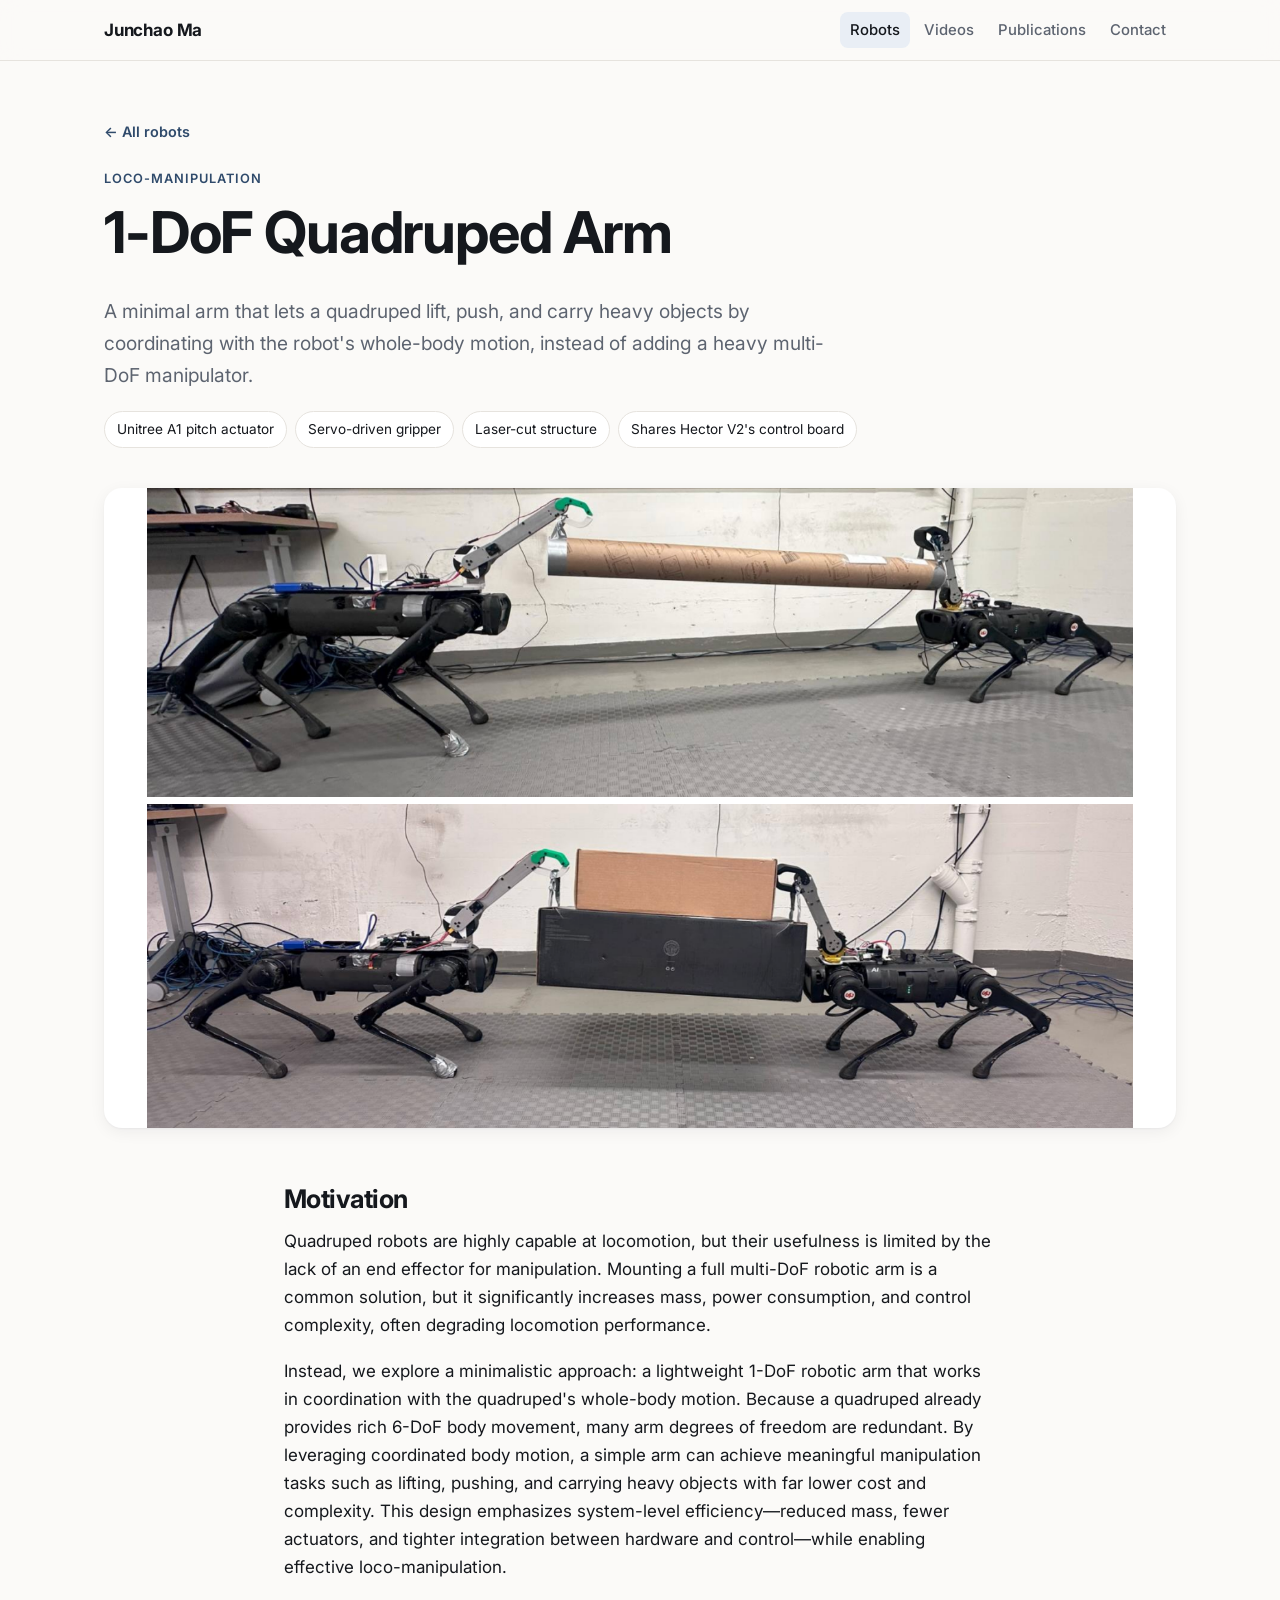
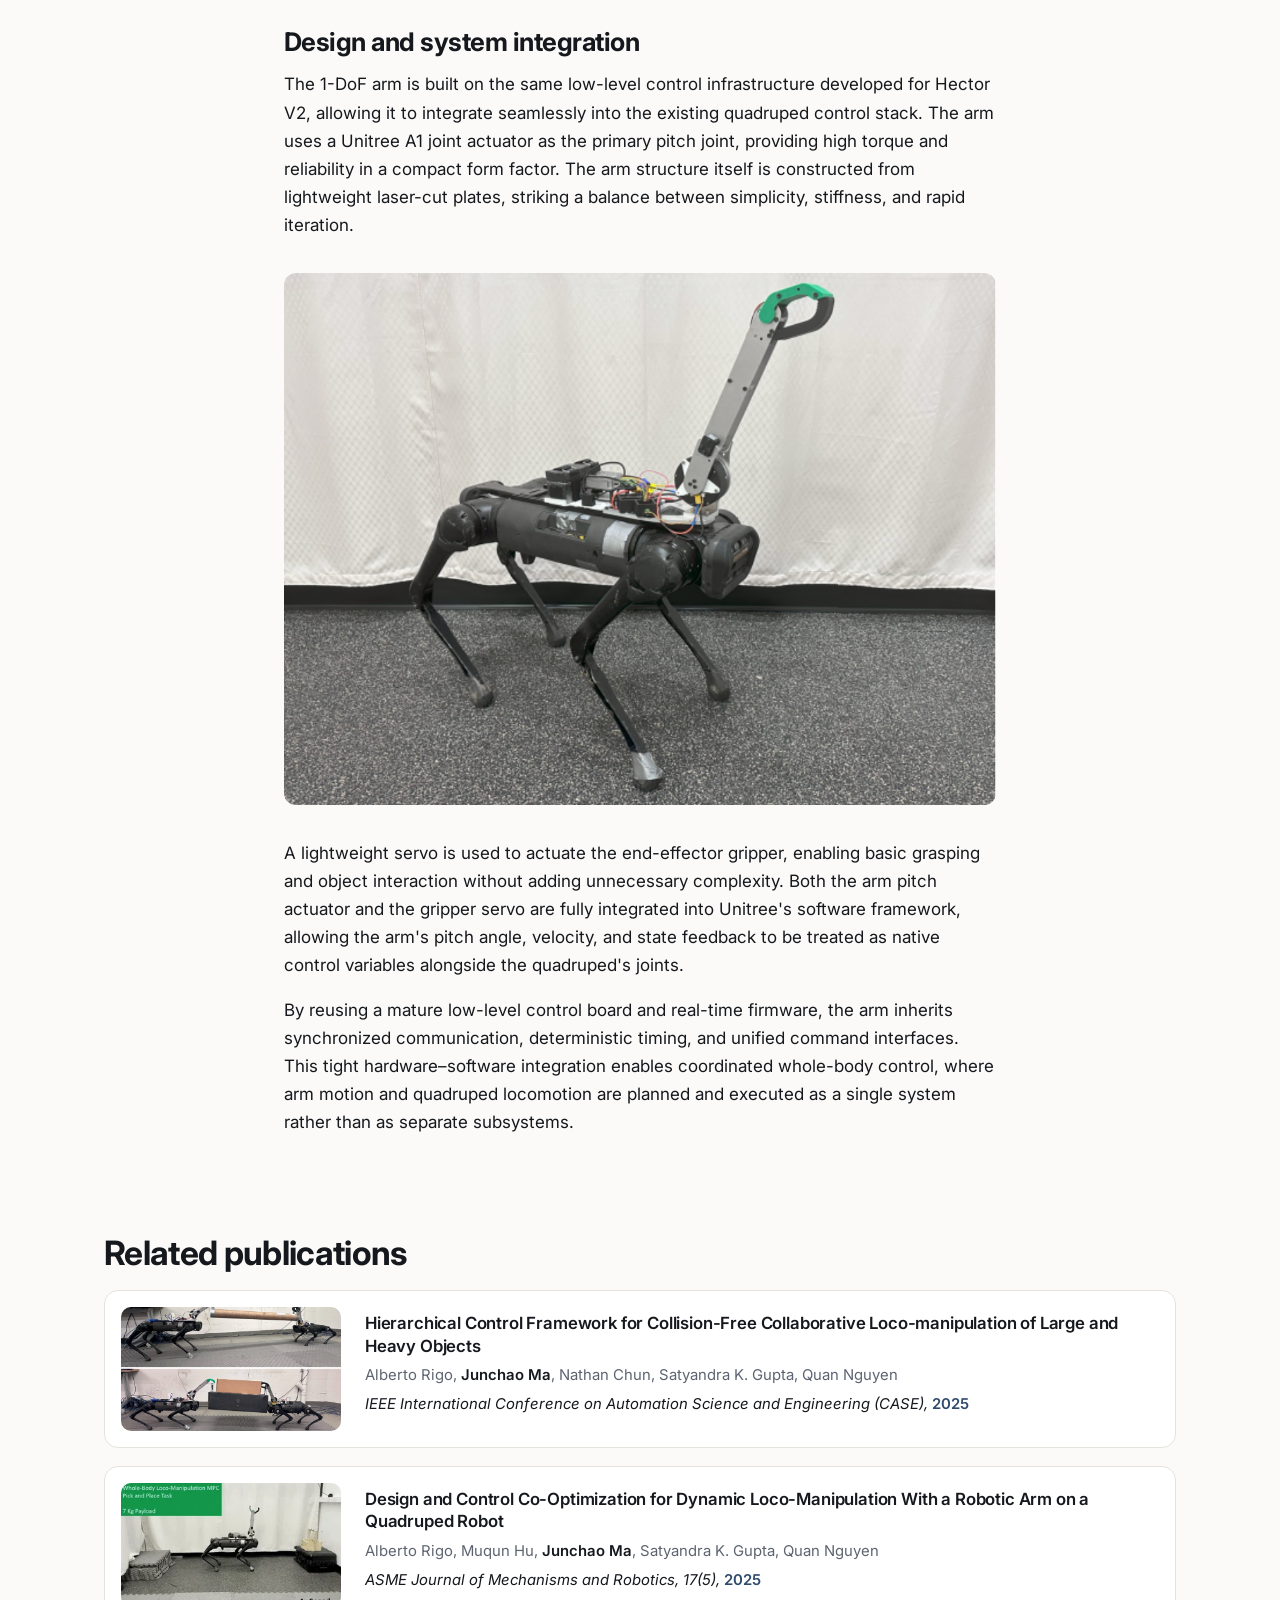
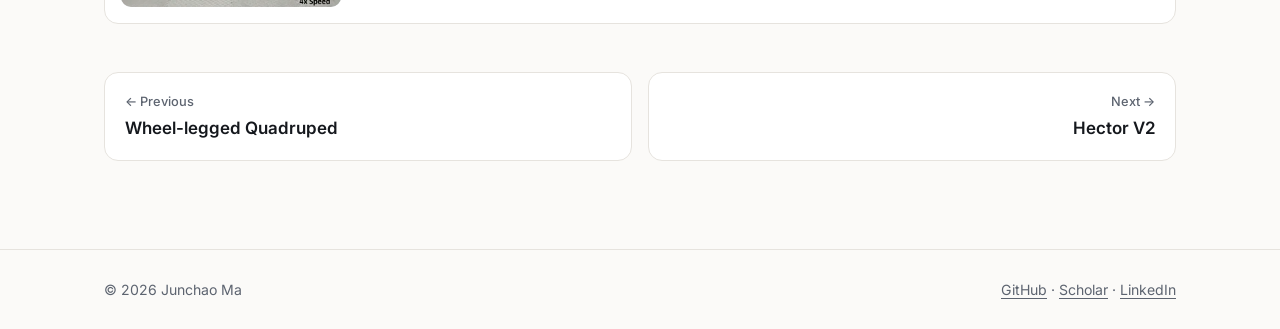
==== commit f6945f29: "Rebuild site as clean hand-written HTML Replace the Hostinger builder copy with a lightweight static" ====
--- a/1-dof-robotic-arm/index.html
+++ b/1-dof-robotic-arm/index.html
@@ -1,7 +1,103 @@
-<!DOCTYPE html><html lang="en"> <head><meta charset="utf-8"><meta name="viewport" content="width=device-width, initial-scale=1.0"><meta name="generator" content="Hostinger Website Builder"><script type="application/ld+json">{"@context":"https://schema.org/","name":"Hardware Design Portfolio Showcase","description":"A detailed look at my hardware design projects, featuring images and videos that highlight my skills and creativity.","inLanguage":"en","keywords":["hardware design","portfolio","electronics"],"@type":"WebPage"}</script><!--[--><!----><!----><!----><!--[--><!--]--><link href="/assets/font-faces-25f776cf.css" rel="preload" as="style"><link href="/assets/font-faces-25f776cf.css" rel="stylesheet" referrerpolicy="no-referrer"><title>Hardware Design Portfolio Showcase | Junchao Ma</title><meta name="description" content="A detailed look at my hardware design projects, featuring images and videos that highlight my skills and creativity."><link rel="icon" size="16x16" href="/assets/ai-logo-7mMOTPHLv2REmubo-73c96145.svg"><link rel="icon" size="32x32" href="/assets/ai-logo-7mMOTPHLv2REmubo-73c96145.svg"><link rel="icon" size="192x192" href="/assets/ai-logo-7mMOTPHLv2REmubo-73c96145.svg"><link rel="apple-touch-icon" href="/assets/ai-logo-7mMOTPHLv2REmubo-73c96145.svg"><meta content="Hardware Design Portfolio Showcase | Junchao Ma" property="og:title"><meta name="twitter:title" content="Hardware Design Portfolio Showcase | Junchao Ma"><meta content="website" property="og:type"><meta property="og:description" content="A detailed look at my hardware design projects, featuring images and videos that highlight my skills and creativity."><meta name="twitter:description" content="A detailed look at my hardware design projects, featuring images and videos that highlight my skills and creativity."><meta property="og:site_name" content="Junchao Ma"><meta name="keywords" content="hardware design, portfolio, electronics"><meta property="og:image"><meta name="twitter:image"><meta content="" property="og:image:alt"><meta content="" name="twitter:image:alt"><meta name="twitter:card" content="summary_large_image"><!----><!--]--><style></style><link rel="stylesheet" href="/assets/_slug_.DlMYHqcW-8985199a.css">
-<style>:root{--color-meteorite-dark: #2f1c6a;--color-meteorite-dark-2: #1F1346;--color-meteorite: #8c85ff;--color-meteorite-light: #d5dfff;--color-primary-dark: #5025d1;--color-primary: #673de6;--color-primary-light: #ebe4ff;--color-primary-charts: #B39EF3;--color-danger-dark: #d63163;--color-danger: #fc5185;--color-danger-light: #ffe8ef;--color-danger-charts: #FEA8C2;--color-warning-dark: #fea419;--color-warning-dark-2: #9F6000;--color-warning-charts: #FFD28C;--color-warning: #ffcd35;--color-warning-light: #fff8e2;--color-success-dark: #008361;--color-success: #00b090;--color-success-light: #def4f0;--color-dark: #1d1e20;--color-gray-dark: #36344d;--color-gray: #727586;--color-gray-border: #dadce0;--color-gray-light: #f2f3f6;--color-light: #fff;--color-azure: #357df9;--color-azure-light: #e3ebf9;--color-azure-dark: #265ab2;--color-indigo: #6366F1;--color-neutral-200: #D8DAE0}.whats-app-bubble{position:fixed;z-index:19;display:flex;right:20px;bottom:24px;cursor:pointer;border-radius:100px;box-shadow:#00000026 0 4px 12px}#wtpQualitySign_fixedCSS,#wtpQualitySign_popupCSS{bottom:10px!important}#wtpQualitySign_fixedCSS{z-index:17!important}#wtpQualitySign_popupCSS{z-index:18!important}
-</style></head> <body> <div> <style>astro-island,astro-slot,astro-static-slot{display:contents}</style> <!--[--><main style="--h1-font-size:64px;--h1-font-style:normal;--h1-font-family:var(--font-primary);--h1-font-weight:600;--h1-line-height:1.3;--h1-m-font-size:40px;--h1-letter-spacing:0;--h1-text-transform:none;--h1-text-decoration:none;--h2-font-size:56px;--h2-font-style:normal;--h2-font-family:var(--font-primary);--h2-font-weight:600;--h2-line-height:1.3;--h2-m-font-size:36px;--h2-letter-spacing:0;--h2-text-transform:none;--h2-text-decoration:none;--h3-font-size:48px;--h3-font-style:normal;--h3-font-family:var(--font-primary);--h3-font-weight:600;--h3-line-height:1.3;--h3-m-font-size:32px;--h3-letter-spacing:0;--h3-text-transform:none;--h3-text-decoration:none;--h4-font-size:40px;--h4-font-style:normal;--h4-font-family:var(--font-primary);--h4-font-weight:600;--h4-line-height:1.3;--h4-m-font-size:24px;--h4-letter-spacing:0;--h4-text-transform:none;--h4-text-decoration:none;--h5-font-size:26px;--h5-font-style:normal;--h5-font-family:var(--font-primary);--h5-font-weight:600;--h5-line-height:1.3;--h5-m-font-size:20px;--h5-letter-spacing:0;--h5-text-transform:none;--h5-text-decoration:none;--h6-font-size:18px;--h6-font-style:normal;--h6-font-family:var(--font-primary);--h6-font-weight:600;--h6-line-height:1.3;--h6-m-font-size:18px;--h6-letter-spacing:0;--h6-text-transform:none;--h6-text-decoration:none;--body-font-size:16px;--body-font-style:normal;--body-font-family:var(--font-secondary);--body-font-weight:400;--body-line-height:1.5;--body-m-font-size:16px;--body-letter-spacing:normal;--body-text-transform:none;--body-text-decoration:none;--font-primary:&#39;Montserrat&#39;, sans-serif;--font-secondary:&#39;Montserrat&#39;, sans-serif;--nav-link-color:#0d141a;--nav-link-font-size:16px;--nav-link-font-style:normal;--nav-link-color-hover:#0d141a;--nav-link-font-family:var(--font-secondary);--nav-link-font-weight:400;--nav-link-line-height:1.5;--nav-link-m-font-size:16px;--nav-link-letter-spacing:normal;--nav-link-text-transform:none;--nav-link-text-decoration:none;--body-large-font-size:18px;--body-large-font-style:normal;--body-large-font-family:var(--font-secondary);--body-large-font-weight:400;--body-large-line-height:1.5;--body-large-m-font-size:18px;--body-large-letter-spacing:normal;--body-large-text-transform:none;--body-large-text-decoration:none;--body-small-font-size:14px;--body-small-font-style:normal;--body-small-font-family:var(--font-secondary);--body-small-font-weight:500;--body-small-line-height:1.5;--body-small-m-font-size:14px;--body-small-letter-spacing:normal;--body-small-text-transform:uppercase;--body-small-text-decoration:none;--grid-button-primary-font-size:16px;--grid-button-primary-padding-x:40px;--grid-button-primary-padding-y:16px;--grid-button-primary-font-color:#ffffff;--grid-button-primary-font-style:normal;--grid-button-primary-border-null:;--grid-button-primary-font-family:var(--font-secondary);--grid-button-primary-font-weight:400;--grid-button-primary-line-height:normal;--grid-button-primary-m-font-size:16px;--grid-button-primary-m-padding-x:36px;--grid-button-primary-m-padding-y:14px;--grid-button-primary-box-shadow-x:0px;--grid-button-primary-box-shadow-y:0px;--grid-button-primary-border-radius:999px;--grid-button-primary-letter-spacing:normal;--grid-button-primary-text-transform:none;--grid-button-primary-box-shadow-blur:0px;--grid-button-primary-box-shadow-null:;--grid-button-primary-text-decoration:none;--grid-button-primary-background-color:rgb(0, 0, 0);--grid-button-primary-box-shadow-color:rgba(0, 0, 0, 0);--grid-button-primary-border-null-hover:;--grid-button-primary-box-shadow-spread:0px;--grid-button-primary-box-shadow-x-hover:0px;--grid-button-primary-box-shadow-y-hover:0px;--grid-button-primary-transition-duration:0.2s;--grid-button-primary-background-color-null:;--grid-button-primary-box-shadow-blur-hover:0px;--grid-button-primary-box-shadow-null-hover:;--grid-button-primary-background-color-hover:rgb(29, 30, 32);--grid-button-primary-box-shadow-color-hover:0px;--grid-button-primary-box-shadow-spread-hover:0px;--grid-button-primary-transition-timing-function:ease;--grid-button-primary-background-color-null-hover:;--grid-button-secondary-font-size:16px;--grid-button-secondary-padding-x:40px;--grid-button-secondary-padding-y:16px;--grid-button-secondary-font-color:rgb(0, 0, 0);--grid-button-secondary-font-style:normal;--grid-button-secondary-border-null:;--grid-button-secondary-font-family:var(--font-secondary);--grid-button-secondary-font-weight:400;--grid-button-secondary-line-height:normal;--grid-button-secondary-m-font-size:16px;--grid-button-secondary-m-padding-x:36px;--grid-button-secondary-m-padding-y:14px;--grid-button-secondary-box-shadow-x:0px;--grid-button-secondary-box-shadow-y:0px;--grid-button-secondary-border-radius:999px;--grid-button-secondary-letter-spacing:normal;--grid-button-secondary-text-transform:none;--grid-button-secondary-box-shadow-blur:0px;--grid-button-secondary-box-shadow-null:;--grid-button-secondary-text-decoration:none;--grid-button-secondary-background-color:white;--grid-button-secondary-box-shadow-color:rgba(0, 0, 0, 0);--grid-button-secondary-border-null-hover:;--grid-button-secondary-box-shadow-spread:0px;--grid-button-secondary-box-shadow-x-hover:0px;--grid-button-secondary-box-shadow-y-hover:0px;--grid-button-secondary-transition-duration:0.2s;--grid-button-secondary-background-color-null:;--grid-button-secondary-box-shadow-blur-hover:0px;--grid-button-secondary-box-shadow-null-hover:;--grid-button-secondary-background-color-hover:rgb(240, 240, 240);--grid-button-secondary-box-shadow-color-hover:0px;--grid-button-secondary-box-shadow-spread-hover:0px;--grid-button-secondary-transition-timing-function:ease;--grid-button-secondary-background-color-null-hover:;--615ce0cc:74px;" class="page"><div class="sticky-trigger"></div><!----><div class="top-blocks--sticky top-blocks"><!----><header class="block-header" style="--nav-link-font-weight:400;--nav-link-text-color:#0d141a;--nav-link-text-color-hover:#0d141a;--header-height-mobile:74px;--width:1240px;--padding-top:30px;--padding:30px 16px 30px 16px;--padding-right:16px;--padding-bottom:30px;--padding-left:16px;--m-padding-top:24px;--m-padding:24px 16px 24px 16px;--m-padding-right:16px;--m-padding-bottom:24px;--m-padding-left:16px;--logo-width:125.5068359375px;--cartIconSize:24px;--link-spacing:32px;--m-logo-width:125.5068359375px;--m-link-spacing:20px;--element-spacing:32px;--contrastBackgroundColor:rgb(224, 224, 224);--background-color:#ffffff;" backgroundcolorcontrast="rgb(224, 224, 224)" height="86" is-in-preview-mode="false" is-preview-mobile-view="false" data-v-4ede1395><div class="background" style="--background-color:#ffffff;" data-v-4ede1395></div><!--[--><div class="block-header-layout-desktop block-header-layout-desktop--desktop-1" style="--5c616aa5:min-content auto ;--2e94a9f4:0px;" data-v-c1535ecd><!--[--><a class="block-header-logo block-header__logo" href="/" data-v-4ede1395 style="--6f401cb2:125.5068359375px;--5ef47fbb:26px;--b298f7c8:24px;--b1fe0892:24;--6313685a:400;--66b767ed:125.5068359375px;--56669be0:26px;--00407601:24px;" data-v-2fe39434><div class="block-header-logo__image" role="img" aria-label="Junchao Ma logo" data-v-2fe39434><svg fill="#0d141a" viewBox="0 0 125.5068359375 26" height="100%" width="100%" xmlns="http://www.w3.org/2000/svg">
-        <text font-size="23px" font-family="sans-serif" y="21" x="0">Junchao Ma</text>
-    </svg></div></a><!--]--><!--[--><nav class="block-header__nav" data-v-4ede1395><ul class="block-header__nav-links" data-v-4ede1395><!--[--><li class="block-header-item" data-v-4ede1395 data-v-f7e431f3><label class="block-header-item__label" data-v-f7e431f3><!----><div class="item-content-wrapper block-header-item__item" aria-haspopup="false" data-v-f7e431f3 data-v-76d5a5f3><a class="item-content" target href="/" data-v-76d5a5f3>Home</a><!----></div><!----></label></li><li class="block-header-item" data-v-4ede1395 data-v-f7e431f3><label class="block-header-item__label" data-v-f7e431f3><!----><div class="item-content-wrapper block-header-item__item" aria-haspopup="false" data-v-f7e431f3 data-v-76d5a5f3><a class="item-content" target href="/research" data-v-76d5a5f3>Research</a><!----></div><!----></label></li><li class="block-header-item" data-v-4ede1395 data-v-f7e431f3><label class="block-header-item__label" data-v-f7e431f3><!----><div class="item-content-wrapper block-header-item__item" aria-haspopup="false" data-v-f7e431f3 data-v-76d5a5f3><a class="item-content" target href="/contact" data-v-76d5a5f3>Contact</a><!----></div><!----></label></li><!--]--></ul></nav><!--]--><!--[--><!--]--><!--[--><!--]--><!--[--><!--]--><!--[--><!--]--></div><div class="block-header-layout-mobile block-header-layout-mobile--mobile-1" style="--5c616aa5:min-content auto ;--2e94a9f4:0px;" data-v-c1535ecd><!--[--><a class="block-header-logo block-header__logo" href="/" data-v-4ede1395 style="--6f401cb2:125.5068359375px;--5ef47fbb:26px;--b298f7c8:24px;--b1fe0892:24;--6313685a:400;--66b767ed:125.5068359375px;--56669be0:26px;--00407601:24px;" data-v-2fe39434><div class="block-header-logo__image" role="img" aria-label="Junchao Ma logo" data-v-2fe39434><svg fill="#0d141a" viewBox="0 0 125.5068359375 26" height="100%" width="100%" xmlns="http://www.w3.org/2000/svg">
-        <text font-size="23px" font-family="sans-serif" y="21" x="0">Junchao Ma</text>
-    </svg></div></a><!--]--><!--[--><!--]--><!--[--><button type="button" class="burger block-header__hamburger-menu" title="Menu" data-v-4ede1395 style="--63017ab5:var(--nav-link-text-color);" data-v-43ca5418><span class="burger__bun" data-v-43ca5418></span><span class="burger__meat" data-v-43ca5418></span><span class="burger__bun" data-v-43ca5418></span></button><!--]--><div class="block-header-layout-mobile__dropdown--link-align-right block-header-layout-mobile__dropdown" data-v-c1535ecd><!--[--><nav class="block-header__nav" data-v-4ede1395><ul class="block-header__nav-links" data-v-4ede1395><!--[--><li class="block-header-item" data-v-4ede1395 data-v-f7e431f3><label class="block-header-item__label" data-v-f7e431f3><!----><div class="item-content-wrapper block-header-item__item" aria-haspopup="false" data-v-f7e431f3 data-v-76d5a5f3><a class="item-content" target href="/" data-v-76d5a5f3>Home</a><!----></div><!----></label></li><li class="block-header-item" data-v-4ede1395 data-v-f7e431f3><label class="block-header-item__label" data-v-f7e431f3><!----><div class="item-content-wrapper block-header-item__item" aria-haspopup="false" data-v-f7e431f3 data-v-76d5a5f3><a class="item-content" target href="/research" data-v-76d5a5f3>Research</a><!----></div><!----></label></li><li class="block-header-item" data-v-4ede1395 data-v-f7e431f3><label class="block-header-item__label" data-v-f7e431f3><!----><div class="item-content-wrapper block-header-item__item" aria-haspopup="false" data-v-f7e431f3 data-v-76d5a5f3><a class="item-content" target href="/contact" data-v-76d5a5f3>Contact</a><!----></div><!----></label></li><!--]--></ul></nav><!--]--><!--[--><!--]--><!--[--><!--]--><!--[--><!--]--></div></div><!--]--></header></div><div class="page__blocks"><!--[--><section id="z2z345" class="block block--desktop-first-visible block--mobile-first-visible" style="--block-padding-top:16px;--block-padding:16px 0 16px 0;--block-padding-right:0;--block-padding-bottom:16px;--block-padding-left:0;--m-block-padding:16px;" data-v-653138eb><div class="block-background block-background--fixed" data-v-653138eb style="--77dfd0b2:rgb(255, 255, 255);--26c569ba:85%;--235bb87c:85%;--3ed8cbdc:15%;--3d6e3478:center;--7c40ae61:calc(-20svh * 50 / 100);"><!----><!----><!----></div><div class="block-layout block-layout--layout" style="--m-grid-template-rows:22.22222222222222vw auto 66px;--t-grid-template-rows:minmax(80px, auto) minmax(156px, auto) 1fr;--small-desktop-grid-template-rows:6.5359477124183005vw auto 62px;--grid-template-rows:minmax(80px, auto) minmax(83px, auto) 1fr;--m-grid-template-columns:100%;--grid-template-columns:100%;--m-block-min-height:auto;--t-block-min-height:302px;--small-desktop-block-min-height:auto;--block-min-height:225px;--1554837d:1224px;--b9abf102:360px;--6f5cc981:0 4.444444444444445vw;--220b0e45:0 16px;" data-v-653138eb><!--[--><!--[--><div class="layout-element layout-element--layout layout-element transition transition--slide" style="--text:center;--align:flex-start;--justify:flex-start;--m-element-margin:0 0 16px 0;--z-index:1;--grid-row:2/3;--grid-column:1/2;--m-grid-row:2/3;--m-grid-column:1/2;--bc1057f4:83px;--ff15b110:156px;" data-v-b6651962><!--[--><!----><!----><!----><!----><!----><div class="text-box layout-element__component layout-element__component--GridTextBox" id="z9oZux" data-v-b6651962 style="--40f4658a:break-spaces;--7ff731bd:break-spaces;"><h1 dir="auto" style="color: rgb(13, 19, 26);">1-dof Quadruped Arm</h1></div><!----><!----><!----><!----><!----><!----><!----><!----><!----><!----><!----><!--[--><!--]--><!--]--></div><!--]--><!--]--></div><!----><!----><!----><!----><!----><!----><!----></section><section id="zlNK7U" class="block" style="--block-padding-top:16px;--block-padding:16px 0 16px 0;--block-padding-right:0;--block-padding-bottom:16px;--block-padding-left:0;--m-block-padding:16px;" data-v-653138eb><div class="block-background block-background--fixed" data-v-653138eb style="--77dfd0b2:rgb(255, 255, 255);--26c569ba:85%;--235bb87c:85%;--3ed8cbdc:15%;--3d6e3478:center;--7c40ae61:calc(-20svh * 50 / 100);"><!----><!----><!----></div><div class="block-layout block-layout--layout" style="--m-grid-template-rows:11.11111111111111vw auto 5.833333333333333vw auto 17.77777777777778vw auto 20vw auto 5.833333333333333vw auto 10.555555555555555vw auto 0px;--t-grid-template-rows:minmax(40px, auto) minmax(41px, auto) minmax(21px, auto) minmax(656px, auto) minmax(64px, auto) minmax(224px, auto) minmax(72px, auto) minmax(83px, auto) minmax(21px, auto) minmax(856px, auto) minmax(38px, auto) minmax(289px, auto) 1fr;--small-desktop-grid-template-rows:12.663398692810457vw auto 1.8790849673202614vw 0.16339869281045752vw auto 3.2679738562091503vw auto 9.395424836601308vw 0.8986928104575164vw 6.5359477124183005vw auto 11.764705882352942vw 31px;--grid-template-rows:minmax(155px, auto) minmax(62px, auto) minmax(23px, auto) minmax(2px, auto) minmax(462px, auto) minmax(40px, auto) minmax(10px, auto) minmax(115px, auto) minmax(11px, auto) minmax(80px, auto) minmax(448px, auto) minmax(144px, auto) 1fr;--m-grid-template-columns:62.80487804878049% 37.19512195121951%;--grid-template-columns:35.947712418300654% 12.254901960784313% 1.3071895424836601% 0.49019607843137253% 0.49019607843137253% 49.50980392156863%;--m-block-min-height:auto;--t-block-min-height:1224px;--small-desktop-block-min-height:auto;--block-min-height:1583px;--1554837d:1224px;--b9abf102:360px;--6f5cc981:0 4.444444444444445vw;--220b0e45:0 16px;" data-v-653138eb><!--[--><!--[--><div class="layout-element layout-element--layout layout-element transition transition--slide" style="--text:left;--align:flex-start;--justify:flex-start;--m-element-margin:0 0 16px 0;--z-index:1;--grid-row:2/3;--grid-column:1/2;--m-grid-row:2/3;--m-grid-column:1/3;--bc1057f4:62px;--ff15b110:41px;" data-v-b6651962><!--[--><!----><!----><!----><!----><!----><div class="text-box layout-element__component layout-element__component--GridTextBox" id="z8F6uh" data-v-b6651962 style="--40f4658a:break-spaces;--7ff731bd:break-spaces;"><h3 dir="auto">Motivation</h3></div><!----><!----><!----><!----><!----><!----><!----><!----><!----><!----><!----><!--[--><!--]--><!--]--></div><div class="layout-element layout-element--layout layout-element transition transition--slide" style="--text:left;--align:flex-start;--justify:flex-start;--m-element-margin:0 0 16px 0;--z-index:2;--grid-row:5/8;--grid-column:1/3;--m-grid-row:4/5;--m-grid-column:1/3;--bc1057f4:512px;--ff15b110:656px;" data-v-b6651962><!--[--><!----><!----><!----><!----><!----><div class="text-box layout-element__component layout-element__component--GridTextBox" id="z4GJ8H" data-v-b6651962 style="--40f4658a:break-spaces;--7ff731bd:break-spaces;"><p dir="auto" class="body" style="--lineHeightDesktop: 2;">Quadruped robots are highly capable at locomotion, but their usefulness is limited by the lack of an end effector for manipulation. Mounting a full multi-DoF robotic arm is a common solution, but it significantly increases mass, power consumption, and control complexity, often degrading locomotion performance.</p><p dir="auto" class="body" style="--lineHeightDesktop: 2;">Instead, we explore a minimalistic approach: a lightweight 1-DoF robotic arm that works in coordination with the quadruped’s whole-body motion. Because a quadruped already provides rich 6-DoF body movement, many arm degrees of freedom are redundant. By leveraging coordinated body motion, a simple arm can achieve meaningful manipulation tasks such as lifting, pushing, and carrying heavy objects with far lower cost and complexity. This design emphasizes system-level efficiency—reduced mass, fewer actuators, and tighter integration between hardware and control—while enabling effective loco-manipulation.</p></div><!----><!----><!----><!----><!----><!----><!----><!----><!----><!----><!----><!--[--><!--]--><!--]--></div><div class="layout-element layout-element--layout layout-element transition transition--slide transition--root-hidden" style="--align:center;--justify:center;--m-element-margin:0 0 16px 0;--z-index:3;--grid-row:4/6;--grid-column:5/7;--m-grid-row:6/7;--m-grid-column:1/3;--bc1057f4:464px;--ff15b110:224px;" data-v-b6651962><!--[--><!----><!----><!----><!----><!----><!----><!----><!----><!----><div id="zxLfvR" class="image-wrapper image-wrapper--layout layout-element__component layout-element__component--GridImage" data-v-b6651962 style="--2cf45542:464px;--14cb8d00:224px;" data-v-1af1e999><div rel="nofollow" title style="--c8d5bd3a:20px;--58d4de0c:50vw;--1ad8eabb:37.908496732026144vw;--11904bb2:center 50%;--e4246282:20px;--a2f349e6:100%;--c3fd39f0:auto;" class="image image--grid image-wrapper--desktop" data-selector="data-image" data-animation-role="image" data-v-1af1e999 data-v-91603bbf><img alt src="/assets/screenshot-2026-01-26-at-4.35.16a-pm-jM7EKKPD6T4yNb8i-6a2eaaef.webp" srcset="/assets/screenshot-2026-01-26-at-4.35.16a-pm-jM7EKKPD6T4yNb8i-1dd417ff.webp 328w,/assets/screenshot-2026-01-26-at-4.35.16a-pm-jM7EKKPD6T4yNb8i-cc2d2920.webp 656w,/assets/screenshot-2026-01-26-at-4.35.16a-pm-jM7EKKPD6T4yNb8i-53e42387.webp 861w,/assets/screenshot-2026-01-26-at-4.35.16a-pm-jM7EKKPD6T4yNb8i-53e42387.webp 984w,/assets/screenshot-2026-01-26-at-4.35.16a-pm-jM7EKKPD6T4yNb8i-6a2eaaef.webp 612w,/assets/screenshot-2026-01-26-at-4.35.16a-pm-jM7EKKPD6T4yNb8i-b327e006.webp 1224w" sizes="(min-width: 920px) 612px, 328px" height="464" width="612" loading="eager" class="image__image" data-v-91603bbf><!--[--><!--]--></div><div rel="nofollow" title style="--c8d5bd3a:20px;--58d4de0c:26.797385620915033vw;--1ad8eabb:18.30065359477124vw;--11904bb2:center 50%;--e4246282:20px;--a2f349e6:91.11111111111111vw;--c3fd39f0:62.22222222222222vw;" class="image image--grid image-wrapper--mobile" data-selector="data-image" data-animation-role="image" data-v-1af1e999 data-v-91603bbf><img alt src="/assets/screenshot-2026-01-26-at-4.35.16a-pm-jM7EKKPD6T4yNb8i-5ff00b1f.webp" srcset="/assets/screenshot-2026-01-26-at-4.35.16a-pm-jM7EKKPD6T4yNb8i-5ff00b1f.webp 360w,/assets/screenshot-2026-01-26-at-4.35.16a-pm-jM7EKKPD6T4yNb8i-6b5de0e9.webp 720w,/assets/screenshot-2026-01-26-at-4.35.16a-pm-jM7EKKPD6T4yNb8i-9e141196.webp 945w,/assets/screenshot-2026-01-26-at-4.35.16a-pm-jM7EKKPD6T4yNb8i-3d904d3c.webp 1080w,/assets/screenshot-2026-01-26-at-4.35.16a-pm-jM7EKKPD6T4yNb8i-5ff00b1f.webp 328w,/assets/screenshot-2026-01-26-at-4.35.16a-pm-jM7EKKPD6T4yNb8i-6b5de0e9.webp 656w" sizes="(min-width: 920px) 612px, 328px" height="224" width="328" loading="eager" class="image__image" data-v-91603bbf><!--[--><!--]--></div></div><!----><!----><!----><!----><!----><!----><!----><!--[--><!--]--><!--]--></div><div class="layout-element layout-element--layout layout-element transition transition--slide transition--root-hidden" style="--align:center;--justify:center;--m-element-margin:0 0 16px 0;--z-index:4;--grid-row:11/12;--grid-column:1/4;--m-grid-row:12/13;--m-grid-column:1/2;--bc1057f4:448px;--ff15b110:289px;" data-v-b6651962><!--[--><!----><!----><!----><!----><!----><!----><!----><!----><!----><div id="zOXkA6" class="image-wrapper image-wrapper--layout layout-element__component layout-element__component--GridImage" data-v-b6651962 style="--2cf45542:448px;--14cb8d00:289px;" data-v-1af1e999><div rel="nofollow" title style="--c8d5bd3a:20px;--58d4de0c:49.509803921568626vw;--1ad8eabb:36.60130718954248vw;--11904bb2:center 50%;--e4246282:20px;--a2f349e6:100%;--c3fd39f0:auto;" class="image image--grid image-wrapper--desktop" data-selector="data-image" data-animation-role="image" data-v-1af1e999 data-v-91603bbf><img alt src="/assets/screenshot-2026-01-26-at-4.32.10a-pm-s21QAkSQQTMLIQY5-94fac033.webp" srcset="/assets/screenshot-2026-01-26-at-4.32.10a-pm-s21QAkSQQTMLIQY5-b4ec8146.webp 328w,/assets/screenshot-2026-01-26-at-4.32.10a-pm-s21QAkSQQTMLIQY5-94fac033.webp 656w,/assets/screenshot-2026-01-26-at-4.32.10a-pm-s21QAkSQQTMLIQY5-9647fbce.webp 861w,/assets/screenshot-2026-01-26-at-4.32.10a-pm-s21QAkSQQTMLIQY5-ad3923ed.webp 984w,/assets/screenshot-2026-01-26-at-4.32.10a-pm-s21QAkSQQTMLIQY5-94fac033.webp 606w,/assets/screenshot-2026-01-26-at-4.32.10a-pm-s21QAkSQQTMLIQY5-dd3cd211.webp 1212w" sizes="(min-width: 920px) 606px, 206px" height="448" width="606" loading="lazy" class="image__image" data-v-91603bbf><!--[--><!--]--></div><div rel="nofollow" title style="--c8d5bd3a:20px;--58d4de0c:16.830065359477125vw;--1ad8eabb:23.61111111111111vw;--11904bb2:center 50%;--e4246282:20px;--a2f349e6:57.22222222222222vw;--c3fd39f0:80.27777777777777vw;" class="image image--grid image-wrapper--mobile" data-selector="data-image" data-animation-role="image" data-v-1af1e999 data-v-91603bbf><img alt src="/assets/screenshot-2026-01-26-at-4.32.10a-pm-s21QAkSQQTMLIQY5-ae7a71d0.webp" srcset="/assets/screenshot-2026-01-26-at-4.32.10a-pm-s21QAkSQQTMLIQY5-ae7a71d0.webp 360w,/assets/screenshot-2026-01-26-at-4.32.10a-pm-s21QAkSQQTMLIQY5-514cb307.webp 720w,/assets/screenshot-2026-01-26-at-4.32.10a-pm-s21QAkSQQTMLIQY5-9d66da42.webp 945w,/assets/screenshot-2026-01-26-at-4.32.10a-pm-s21QAkSQQTMLIQY5-5e6be52e.webp 1080w,/assets/screenshot-2026-01-26-at-4.32.10a-pm-s21QAkSQQTMLIQY5-ae7a71d0.webp 206w,/assets/screenshot-2026-01-26-at-4.32.10a-pm-s21QAkSQQTMLIQY5-514cb307.webp 412w" sizes="(min-width: 920px) 606px, 206px" height="289" width="206" loading="lazy" class="image__image" data-v-91603bbf><!--[--><!--]--></div></div><!----><!----><!----><!----><!----><!----><!----><!--[--><!--]--><!--]--></div><div class="layout-element layout-element--layout layout-element transition transition--slide" style="--text:left;--align:flex-start;--justify:flex-start;--m-element-margin:0 0 16px 0;--z-index:5;--grid-row:7/9;--grid-column:6/7;--m-grid-row:8/9;--m-grid-column:1/3;--bc1057f4:125px;--ff15b110:83px;" data-v-b6651962><!--[--><!----><!----><!----><!----><!----><div class="text-box layout-element__component layout-element__component--GridTextBox" id="z1akVp" data-v-b6651962 style="--40f4658a:break-spaces;--7ff731bd:break-spaces;"><h3 dir="auto">Design and System Integration</h3></div><!----><!----><!----><!----><!----><!----><!----><!----><!----><!----><!----><!--[--><!--]--><!--]--></div><div class="layout-element layout-element--layout layout-element transition transition--slide" style="--text:left;--align:flex-start;--justify:flex-start;--m-element-margin:0 0 16px 0;--z-index:6;--grid-row:10/13;--grid-column:6/7;--m-grid-row:10/11;--m-grid-column:1/3;--bc1057f4:672px;--ff15b110:856px;" data-v-b6651962><!--[--><!----><!----><!----><!----><!----><div class="text-box layout-element__component layout-element__component--GridTextBox" id="z4LumY" data-v-b6651962 style="--40f4658a:break-spaces;--7ff731bd:break-spaces;"><p dir="auto" class="body" style="--lineHeightDesktop: 2;">The 1-DoF arm is built on the same low-level control infrastructure developed for Hector V2, allowing it to integrate seamlessly into the existing quadruped control stack. The arm uses a Unitree A1 joint actuator as the primary pitch joint, providing high torque and reliability in a compact form factor. The arm structure itself is constructed from lightweight laser-cut plates, striking a balance between simplicity, stiffness, and rapid iteration.</p><p dir="auto" class="body" style="--lineHeightDesktop: 2;">A lightweight servo is used to actuate the end-effector gripper, enabling basic grasping and object interaction without adding unnecessary complexity. Both the arm pitch actuator and the gripper servo are fully integrated into Unitree’s software framework, allowing the arm’s pitch angle, velocity, and state feedback to be treated as native control variables alongside the quadruped’s joints.</p><p dir="auto" class="body" style="--lineHeightDesktop: 2;">By reusing a mature low-level control board and real-time firmware, the arm inherits synchronized communication, deterministic timing, and unified command interfaces. This tight hardware–software integration enables coordinated whole-body control, where arm motion and quadruped locomotion are planned and executed as a single system rather than as separate subsystems.</p></div><!----><!----><!----><!----><!----><!----><!----><!----><!----><!----><!----><!--[--><!--]--><!--]--></div><!--]--><!--]--></div><!----><!----><!----><!----><!----><!----><!----></section><section id="zSmnpF" class="block block--desktop-hidden block--mobile-hidden" style="--block-padding-top:16px;--block-padding:16px 0 16px 0;--block-padding-right:0;--block-padding-bottom:16px;--block-padding-left:0;--m-block-padding:16px;" data-v-653138eb><div class="block-background" data-v-653138eb style="--77dfd0b2:rgb(255, 255, 255);--26c569ba:50%;--235bb87c:0%;--3ed8cbdc:50%;--3d6e3478:center;--7c40ae61:calc(-20svh * 50 / 100);"><!----><!----><!----></div><div class="block-layout block-layout--layout" style="--m-grid-template-rows:25vw auto 4.444444444444445vw 55.55555555555556vw 58px;--t-grid-template-rows:minmax(90px, auto) minmax(41px, auto) minmax(16px, auto) minmax(200px, auto) 1fr;--small-desktop-grid-template-rows:6.5359477124183005vw auto 1.4705882352941178vw 27.859477124183005vw 677px;--grid-template-rows:minmax(80px, auto) minmax(62px, auto) minmax(18px, auto) minmax(341px, auto) 1fr;--m-grid-template-columns:100%;--grid-template-columns:8.415032679738562% 41.09477124183007% 42.07516339869281% 8.415032679738562%;--m-block-min-height:auto;--t-block-min-height:405px;--small-desktop-block-min-height:auto;--block-min-height:1178px;--1554837d:1224px;--b9abf102:360px;--6f5cc981:0 4.444444444444445vw;--220b0e45:0 16px;" data-v-653138eb><!--[--><!--[--><div class="layout-element layout-element--layout layout-element transition transition--slide" style="--text:center;--align:flex-start;--justify:flex-start;--m-element-margin:0 0 16px 0;--z-index:1;--grid-row:2/3;--grid-column:2/4;--m-grid-row:2/3;--m-grid-column:1/2;--bc1057f4:62px;--ff15b110:41px;" data-v-b6651962><!--[--><!----><!----><!----><!----><!----><div class="text-box layout-element__component layout-element__component--GridTextBox" id="zSEbYa" data-v-b6651962 style="--40f4658a:break-spaces;--7ff731bd:break-spaces;"><h3 style="color: rgb(26, 26, 28); --lineHeightDesktop: 1.3; --fontSizeDesktop: 48px;" dir="auto">Robots in-motion</h3></div><!----><!----><!----><!----><!----><!----><!----><!----><!----><!----><!----><!--[--><!--]--><!--]--></div><div class="layout-element layout-element--layout layout-element transition transition--slide" style="--align:center;--justify:center;--m-element-margin:0 0 16px 0;--z-index:2;--grid-row:4/5;--grid-column:1/3;--m-grid-row:4/5;--m-grid-column:1/2;--bc1057f4:341px;--ff15b110:200px;" data-v-b6651962><!--[--><!----><!----><!----><!----><div class="video layout-element__component layout-element__component--GridVideo" id="zlID4-" data-v-b6651962 style="--5896769c:var(--color-dark);" data-v-7c4b3826><!--[--><picture data-v-7c4b3826><source type="image/webp" srcset="/assets/hqdefault-4b2ac6ab.webp" data-v-7c4b3826><img data-yt="z94RjN5RPBY" referrerpolicy="origin" class="video__placeholder" height="100%" width="100%" src="/assets/hqdefault-2489748c.jpg" data-v-7c4b3826></picture><button type="button" class="video__play video__play--youtube" data-v-7c4b3826></button><!--]--></div><!----><!----><!----><!----><!----><!----><!----><!----><!----><!----><!----><!----><!--[--><!--]--><!--]--></div><!--]--><!--]--></div><!----><!----><!----><!----><!----><!----><!----></section><section id="zSiG-O" class="block block--footer" style="--cols:12;--rows:10;--width:1224px;--m-rows:1;--col-gap:24px;--row-gap:16px;--row-size:48px;--column-gap:24px;--block-padding-top:16px;--block-padding:16px 0 16px 0;--block-padding-right:0;--block-padding-bottom:16px;--block-padding-left:0;--m-block-padding:40px 16px 40px 16px;" data-v-653138eb><div class="block-background" data-v-653138eb style="--77dfd0b2:#1A2633;--26c569ba:50%;--235bb87c:0%;--3ed8cbdc:50%;--3d6e3478:center;--7c40ae61:calc(-20svh * 50 / 100);"><!----><!----><!----></div><div class="block-layout block-layout--layout" style="--m-grid-template-rows:11.11111111111111vw auto 4.722222222222222vw auto 15vw auto 3.0555555555555554vw auto 0.8333333333333334vw auto 11.944444444444445vw auto 5.277777777777778vw auto 16.666666666666668vw auto 9px;--t-grid-template-rows:minmax(40px, auto) minmax(26px, auto) minmax(17px, auto) minmax(48px, auto) minmax(54px, auto) minmax(21px, auto) minmax(11px, auto) minmax(24px, auto) minmax(3px, auto) minmax(24px, auto) minmax(43px, auto) minmax(21px, auto) minmax(19px, auto) minmax(146px, auto) minmax(60px, auto) minmax(24px, auto) 1fr;--small-desktop-grid-template-rows:5.718954248366013vw 0.8169934640522876vw auto auto 1.2254901960784315vw 0.5718954248366013vw auto auto auto 7.352941176470588vw 4.248366013071895vw auto 16px;--grid-template-rows:minmax(70px, auto) minmax(10px, auto) minmax(21px, auto) minmax(3px, auto) minmax(15px, auto) minmax(7px, auto) minmax(17px, auto) minmax(1px, auto) minmax(24px, auto) minmax(90px, auto) minmax(52px, auto) minmax(18px, auto) 1fr;--m-grid-template-columns:100%;--grid-template-columns:24.264705882352942% 16.830065359477125% 9.395424836601308% 15.849673202614378% 3.022875816993464% 30.637254901960787%;--m-block-min-height:auto;--t-block-min-height:590px;--small-desktop-block-min-height:auto;--block-min-height:344px;--1554837d:1224px;--b9abf102:360px;--6f5cc981:0 4.444444444444445vw;--220b0e45:0 16px;" data-v-653138eb><!--[--><!--[--><div class="layout-element layout-element--layout layout-element transition transition--slide" style="--text:left;--align:flex-start;--justify:center;--m-element-margin:0 0 24px 0;--z-index:1;--grid-row:2/5;--grid-column:1/2;--m-grid-row:2/3;--m-grid-column:1/2;--bc1057f4:34px;--ff15b110:26px;" data-v-b6651962><!--[--><!----><!----><!----><!----><!----><div class="text-box layout-element__component layout-element__component--GridTextBox" id="ai-COYyVp" data-v-b6651962 style="--40f4658a:break-spaces;--7ff731bd:break-spaces;"><h5 style="color: #ffffff" dir="auto">Contact</h5></div><!----><!----><!----><!----><!----><!----><!----><!----><!----><!----><!----><!--[--><!--]--><!--]--></div><div class="layout-element layout-element--layout layout-element transition transition--slide" style="--text:left;--align:flex-start;--justify:center;--m-element-margin:0 0 24px 0;--z-index:2;--grid-row:7/9;--grid-column:1/2;--m-grid-row:4/5;--m-grid-column:1/2;--bc1057f4:18px;--ff15b110:48px;" data-v-b6651962><!--[--><!----><!----><!----><!----><!----><div class="text-box layout-element__component layout-element__component--GridTextBox" id="ai-24DblQ" data-v-b6651962 style="--40f4658a:break-spaces;--7ff731bd:break-spaces;"><p class="body" style="color: #ffffff; --lineHeightDesktop: 1.3; --fontSizeDesktop: 14px" dir="auto">Reach out for internships or collaborations</p></div><!----><!----><!----><!----><!----><!----><!----><!----><!----><!----><!----><!--[--><!--]--><!--]--></div><div class="layout-element layout-element--layout layout-element transition transition--slide" style="--text:left;--align:flex-start;--justify:center;--m-element-margin:0 0 24px 0;--z-index:3;--grid-row:3/4;--grid-column:4/5;--m-grid-row:6/7;--m-grid-column:1/2;--bc1057f4:21px;--ff15b110:21px;" data-v-b6651962><!--[--><!----><!----><!----><!----><!----><div class="text-box layout-element__component layout-element__component--GridTextBox" id="ai-9eWCuk" data-v-b6651962 style="--40f4658a:break-spaces;--7ff731bd:break-spaces;"><p class="body-small" style="color: #ffffff" dir="auto"><span style="font-weight: 700"><strong>Email</strong></span></p></div><!----><!----><!----><!----><!----><!----><!----><!----><!----><!----><!----><!--[--><!--]--><!--]--></div><div class="layout-element layout-element--layout layout-element transition transition--slide" style="--text:left;--align:flex-start;--justify:center;--m-element-margin:0 0 24px 0;--z-index:4;--grid-row:3/4;--grid-column:6/7;--m-grid-row:12/13;--m-grid-column:1/2;--bc1057f4:21px;--ff15b110:21px;" data-v-b6651962><!--[--><!----><!----><!----><!----><!----><div class="text-box layout-element__component layout-element__component--GridTextBox" id="ai-CIQjuq" data-v-b6651962 style="--40f4658a:break-spaces;--7ff731bd:break-spaces;"><p class="body-small" style="color: #ffffff" dir="auto"><span style="font-weight: 700"><strong>Phone</strong></span></p></div><!----><!----><!----><!----><!----><!----><!----><!----><!----><!----><!----><!--[--><!--]--><!--]--></div><div class="layout-element layout-element--layout layout-element transition transition--slide" style="--text:left;--align:flex-start;--justify:center;--m-element-margin:0 0 24px 0;--z-index:5;--grid-row:9/10;--grid-column:4/5;--m-grid-row:8/9;--m-grid-column:1/2;--bc1057f4:24px;--ff15b110:24px;" data-v-b6651962><!--[--><!----><!----><!----><!----><!----><div class="text-box layout-element__component layout-element__component--GridTextBox" id="ai-3mGgSL" data-v-b6651962 style="--40f4658a:break-spaces;--7ff731bd:break-spaces;"><p dir="auto" class="body" style="color: rgb(255, 255, 255);">junchaom@usc.edu</p></div><!----><!----><!----><!----><!----><!----><!----><!----><!----><!----><!----><!--[--><!--]--><!--]--></div><div class="layout-element layout-element--layout layout-element transition transition--slide" style="--text:left;--align:flex-start;--justify:center;--m-element-margin:0 0 24px 0;--z-index:6;--grid-row:6/8;--grid-column:4/5;--m-grid-row:10/11;--m-grid-column:1/2;--bc1057f4:24px;--ff15b110:24px;" data-v-b6651962><!--[--><!----><!----><!----><!----><!----><div class="text-box layout-element__component layout-element__component--GridTextBox" id="ai-7vnuGg" data-v-b6651962 style="--40f4658a:break-spaces;--7ff731bd:break-spaces;"><p dir="auto" class="body" style="color: rgb(255, 255, 255);">+1-507-269-9963</p></div><!----><!----><!----><!----><!----><!----><!----><!----><!----><!----><!----><!--[--><!--]--><!--]--></div><div class="layout-element layout-element--layout layout-element transition transition--slide" style="--justify:center;--formSpacing:22px 10px;--m-element-margin:0 0 16px 0;--z-index:7;--grid-row:6/11;--grid-column:6/7;--m-grid-row:14/15;--m-grid-column:1/2;--bc1057f4:139px;--ff15b110:146px;" data-v-b6651962><!--[--><!----><!----><!----><div id="ai-hdtuuz" class="form layout-element__component layout-element__component--GridForm" style="--form-button-justify-self:start;--form-background-color:transparent;--form-border-width:0px;--form-border-radius:0px;--input-fill-color:#ffffff;--input-fill-color--hover:#ffffff;--label-text-color:#ffffff;--label-text-size:16px;--input-text-color:#0d141a;--input-text-color--hover:#0d141a;--input-text-size:16px;--input-height:auto;--input-border-color:rgb(184, 192, 204);--input-border-color--hover:#0d141a;--input-border-width:1px;--input-border-radius:10px;--form-elements-vertical-spacing:12px;--form-spacing:var(--formSpacing);--grid-item-inner-padding:var(--gridItemInnerPadding);--grid-item-inner-background:var(--gridItemInnerBackground);" data-v-b6651962 data-v-451eac12><form name="Subscribe form" class="form__control" data-v-451eac12><!--[--><!--[--><div class="input input--light" data-v-451eac12 data-v-3b08353a><label for="Email" class="input__label--light input__label" data-v-3b08353a>Your Name</label><input id="Email" placeholder="Enter full name" type="text" class="input__component--light input__component" value="" tabindex="0" data-v-3b08353a><!----><!----></div><!----><!--]--><!--]--><button type="submit" name="submit" class="grid-button grid-button--primary form__button" aria-hidden="false" style="--font-size-desktop:14px;--border-radius:50px;--border-width:0px;--background-color:#3C4F65;--font-color:#ffffff;--border-color:#0d141a;--background-color-hover:#3C4F65;--font-color-hover:#ffffff;--border-color-hover:#0d141a;--m-height:0vw;--m-width:0vw;" data-v-451eac12 data-v-338be716>Send Message</button></form><!--[--><!----><!--]--></div><!----><!----><!----><!----><!----><!----><!----><!----><!----><!----><!----><!----><!----><!--[--><!--]--><!--]--></div><div class="layout-element layout-element--layout layout-element transition transition--slide" style="--text:left;--align:flex-start;--justify:center;--m-element-margin:0 0 24px 0;--z-index:8;--grid-row:12/13;--grid-column:1/3;--m-grid-row:16/17;--m-grid-column:1/2;--bc1057f4:18px;--ff15b110:24px;" data-v-b6651962><!--[--><!----><!----><!----><!----><!----><div class="text-box layout-element__component layout-element__component--GridTextBox" id="ai-0dlC-Q" data-v-b6651962 style="--40f4658a:break-spaces;--7ff731bd:break-spaces;"><p class="body" style="color: #ffffff; --lineHeightDesktop: 1.3; --fontSizeDesktop: 14px" dir="auto">© 2025. All rights reserved.</p></div><!----><!----><!----><!----><!----><!----><!----><!----><!----><!----><!----><!--[--><!--]--><!--]--></div><!--]--><!--]--></div><!----><!----><!----><!----><!----><!----><!----></section><!--]--></div><!----><!----><!----></main><!----><!----><!--]--><!--astro:end-->  </div>  <script src="/assets/site.js"></script></body></html> +<!doctype html>
+<html lang="en">
+<head>
+  <meta charset="utf-8">
+  <meta name="viewport" content="width=device-width, initial-scale=1">
+  <title>1-DoF Quadruped Arm — Junchao Ma</title>
+  <meta name="description" content="A lightweight 1-DoF arm that uses a quadruped's whole-body motion for loco-manipulation.">
+  <meta property="og:title" content="1-DoF Quadruped Arm — Junchao Ma">
+  <meta property="og:image" content="https://junchaoma423.github.io/img/og.jpg">
+  <link rel="icon" href="/img/favicon.svg" type="image/svg+xml">
+  <link rel="preconnect" href="https://fonts.googleapis.com">
+  <link rel="preconnect" href="https://fonts.gstatic.com" crossorigin>
+  <link rel="stylesheet" href="https://fonts.googleapis.com/css2?family=Inter:wght@400;500;600;700&display=swap">
+  <link rel="stylesheet" href="/css/style.css">
+</head>
+<body>
+  <header class="site-header">
+    <div class="wrap">
+      <a class="brand" href="/">Junchao Ma</a>
+      <nav class="site-nav" aria-label="Main">
+        <a href="/#robots" aria-current="page">Robots</a>
+        <a class="nav-optional" href="/#videos">Videos</a>
+        <a href="/#publications">Publications</a>
+        <a href="/#contact">Contact</a>
+      </nav>
+    </div>
+  </header>
+
+  <main>
+    <div class="project-hero">
+      <div class="wrap">
+        <a class="back" href="/#robots">← All robots</a>
+        <p class="eyebrow">Loco-manipulation</p>
+        <h1>1-DoF Quadruped Arm</h1>
+        <p class="summary">A minimal arm that lets a quadruped lift, push, and carry heavy objects by coordinating with the robot's whole-body motion, instead of adding a heavy multi-DoF manipulator.</p>
+        <ul class="facts">
+          <li>Unitree A1 pitch actuator</li>
+          <li>Servo-driven gripper</li>
+          <li>Laser-cut structure</li>
+          <li>Shares Hector V2's control board</li>
+        </ul>
+      </div>
+    </div>
+
+    <figure class="cover natural">
+      <img src="/img/arm-photo.webp" width="1438" height="934" alt="Two quadrupeds with 1-DoF arms jointly carrying a long tube, and then a large box" fetchpriority="high">
+    </figure>
+
+    <article class="article">
+      <h2>Motivation</h2>
+      <p>Quadruped robots are highly capable at locomotion, but their usefulness is limited by the lack of an end effector for manipulation. Mounting a full multi-DoF robotic arm is a common solution, but it significantly increases mass, power consumption, and control complexity, often degrading locomotion performance.</p>
+      <p>Instead, we explore a minimalistic approach: a lightweight 1-DoF robotic arm that works in coordination with the quadruped's whole-body motion. Because a quadruped already provides rich 6-DoF body movement, many arm degrees of freedom are redundant. By leveraging coordinated body motion, a simple arm can achieve meaningful manipulation tasks such as lifting, pushing, and carrying heavy objects with far lower cost and complexity. This design emphasizes system-level efficiency—reduced mass, fewer actuators, and tighter integration between hardware and control—while enabling effective loco-manipulation.</p>
+
+      <h2>Design and system integration</h2>
+      <p>The 1-DoF arm is built on the same low-level control infrastructure developed for Hector V2, allowing it to integrate seamlessly into the existing quadruped control stack. The arm uses a Unitree A1 joint actuator as the primary pitch joint, providing high torque and reliability in a compact form factor. The arm structure itself is constructed from lightweight laser-cut plates, striking a balance between simplicity, stiffness, and rapid iteration.</p>
+
+      <figure>
+        <img src="/img/arm-photo2.webp" width="1028" height="768" alt="A Unitree quadruped with the 1-DoF arm and green gripper mounted on its back" loading="lazy">
+      </figure>
+
+      <p>A lightweight servo is used to actuate the end-effector gripper, enabling basic grasping and object interaction without adding unnecessary complexity. Both the arm pitch actuator and the gripper servo are fully integrated into Unitree's software framework, allowing the arm's pitch angle, velocity, and state feedback to be treated as native control variables alongside the quadruped's joints.</p>
+      <p>By reusing a mature low-level control board and real-time firmware, the arm inherits synchronized communication, deterministic timing, and unified command interfaces. This tight hardware–software integration enables coordinated whole-body control, where arm motion and quadruped locomotion are planned and executed as a single system rather than as separate subsystems.</p>
+    </article>
+
+    <div class="project-more">
+      <div class="wrap">
+        <h2>Related publications</h2>
+        <ol class="pubs">
+          <li class="pub">
+            <div class="thumb"><img src="/img/arm-photo.webp" alt="Two quadrupeds with arms jointly carrying a large box" loading="lazy"></div>
+            <div>
+              <h3><a href="https://ieeexplore.ieee.org/document/11163894">Hierarchical Control Framework for Collision-Free Collaborative Loco-manipulation of Large and Heavy Objects</a></h3>
+              <p class="authors">Alberto Rigo, <strong>Junchao Ma</strong>, Nathan Chun, Satyandra K. Gupta, Quan Nguyen</p>
+              <p class="venue">IEEE International Conference on Automation Science and Engineering (CASE), <span class="year">2025</span></p>
+            </div>
+          </li>
+          <li class="pub">
+            <div class="thumb"><img src="/img/pub-quad-arm.webp" alt="Quadruped with a robotic arm performing dynamic manipulation" loading="lazy"></div>
+            <div>
+              <h3><a href="https://asmedigitalcollection.asme.org/mechanismsrobotics/article/17/5/051006/1207227/Design-and-Control-Co-Optimization-for-Dynamic">Design and Control Co-Optimization for Dynamic Loco-Manipulation With a Robotic Arm on a Quadruped Robot</a></h3>
+              <p class="authors">Alberto Rigo, Muqun Hu, <strong>Junchao Ma</strong>, Satyandra K. Gupta, Quan Nguyen</p>
+              <p class="venue">ASME Journal of Mechanisms and Robotics, 17(5), <span class="year">2025</span></p>
+            </div>
+          </li>
+        </ol>
+
+        <nav class="pager" aria-label="More robots">
+          <a class="prev" href="/wheel-legged-quadruped/"><span>← Previous</span>Wheel-legged Quadruped</a>
+          <a class="next" href="/hector-v2/"><span>Next →</span>Hector V2</a>
+        </nav>
+      </div>
+    </div>
+  </main>
+
+  <footer class="site-footer">
+    <div class="wrap">
+      <span>© <span id="year">2026</span> Junchao Ma</span>
+      <span><a href="https://github.com/junchaoma423">GitHub</a> · <a href="https://scholar.google.com/citations?user=i2IKBSIAAAAJ&amp;hl=en">Scholar</a> · <a href="https://www.linkedin.com/in/junchao-ma-4aaa6b126">LinkedIn</a></span>
+    </div>
+  </footer>
+  <script src="/js/site.js"></script>
+</body>
+</html>
--- a/css/style.css
+++ b/css/style.css
@@ -0,0 +1,247 @@
+/* ---------- Tokens ---------- */
+:root {
+  --bg: #fbfaf8;
+  --surface: #ffffff;
+  --ink: #15181d;
+  --muted: #5d6470;
+  --line: #e6e3de;
+  --accent: #2f4a6b;        /* slate blue carried over from the old site */
+  --accent-ink: #ffffff;
+  --accent-soft: #e9eef5;
+  --radius: 14px;
+  --shadow: 0 1px 2px rgb(16 24 40 / 0.04), 0 4px 16px rgb(16 24 40 / 0.06);
+  --max: 1120px;
+  --font: "Inter", system-ui, -apple-system, "Segoe UI", Roboto, sans-serif;
+  color-scheme: light;
+}
+@media (prefers-color-scheme: dark) {
+  :root {
+    --bg: #0f1216;
+    --surface: #171b21;
+    --ink: #e8eaee;
+    --muted: #9aa3b0;
+    --line: #262c35;
+    --accent: #8fb1dc;
+    --accent-ink: #0f1216;
+    --accent-soft: #1c2735;
+    --shadow: 0 1px 2px rgb(0 0 0 / 0.3), 0 4px 16px rgb(0 0 0 / 0.25);
+    color-scheme: dark;
+  }
+}
+
+/* ---------- Base ---------- */
+*, *::before, *::after { box-sizing: border-box; }
+html { scroll-behavior: smooth; scroll-padding-top: 72px; }
+body {
+  margin: 0;
+  background: var(--bg);
+  color: var(--ink);
+  font: 400 17px/1.65 var(--font);
+  -webkit-font-smoothing: antialiased;
+}
+img { max-width: 100%; height: auto; display: block; }
+a { color: var(--accent); text-underline-offset: 3px; }
+a:hover { text-decoration-thickness: 2px; }
+h1, h2, h3 { line-height: 1.2; letter-spacing: -0.02em; margin: 0 0 0.5em; }
+h1 { font-size: clamp(2.4rem, 5vw, 3.6rem); font-weight: 700; }
+h2 { font-size: clamp(1.6rem, 3vw, 2.1rem); font-weight: 700; }
+h3 { font-size: 1.15rem; font-weight: 600; letter-spacing: -0.01em; }
+p { margin: 0 0 1em; }
+.wrap { max-width: var(--max); margin: 0 auto; padding: 0 24px; }
+.muted { color: var(--muted); }
+.eyebrow {
+  font-size: 0.8rem; font-weight: 600; letter-spacing: 0.08em; text-transform: uppercase;
+  color: var(--accent); margin: 0 0 0.75em;
+}
+
+/* ---------- Header ---------- */
+.site-header {
+  position: sticky; top: 0; z-index: 10;
+  background: color-mix(in srgb, var(--bg) 85%, transparent);
+  backdrop-filter: saturate(1.4) blur(12px);
+  -webkit-backdrop-filter: saturate(1.4) blur(12px);
+  border-bottom: 1px solid var(--line);
+}
+.site-header .wrap { display: flex; align-items: center; justify-content: space-between; height: 60px; gap: 16px; }
+.brand { font-weight: 700; color: var(--ink); text-decoration: none; letter-spacing: -0.01em; white-space: nowrap; }
+.site-nav { display: flex; gap: 4px; overflow-x: auto; scrollbar-width: none; }
+.site-nav a {
+  color: var(--muted); text-decoration: none; font-size: 0.93rem; font-weight: 500;
+  padding: 6px 10px; border-radius: 8px; white-space: nowrap;
+}
+.site-nav a:hover, .site-nav a[aria-current="page"] { color: var(--ink); background: var(--accent-soft); }
+
+/* ---------- Sections ---------- */
+section { padding: 88px 0; }
+section + section { border-top: 1px solid var(--line); }
+.section-head { display: flex; align-items: end; justify-content: space-between; gap: 24px; margin-bottom: 36px; }
+.section-head h2 { margin: 0; }
+.section-head p { margin: 0; max-width: 46ch; color: var(--muted); }
+
+/* ---------- Hero ---------- */
+.hero { padding: 72px 0 88px; }
+.hero .wrap { display: grid; grid-template-columns: 1.15fr 1fr; gap: 56px; align-items: center; }
+.hero .lede { font-size: 1.25rem; line-height: 1.55; margin-bottom: 1em; }
+.hero .bio { color: var(--muted); }
+.hero figure { margin: 0; }
+.hero figure img { border-radius: 20px; box-shadow: var(--shadow); aspect-ratio: 4 / 3; object-fit: cover; width: 100%; }
+.hero figcaption { font-size: 0.85rem; color: var(--muted); margin-top: 10px; }
+.focus { display: flex; flex-wrap: wrap; gap: 8px; margin: 22px 0 28px; padding: 0; list-style: none; }
+.focus li {
+  font-size: 0.85rem; font-weight: 500; padding: 6px 12px; border-radius: 999px;
+  background: var(--accent-soft); color: var(--ink);
+}
+
+/* ---------- Buttons ---------- */
+.actions { display: flex; flex-wrap: wrap; gap: 10px; }
+.btn {
+  display: inline-flex; align-items: center; gap: 8px;
+  font: 600 0.92rem/1 var(--font); text-decoration: none;
+  padding: 11px 16px; border-radius: 10px; border: 1px solid var(--line);
+  background: var(--surface); color: var(--ink); cursor: pointer;
+}
+.btn:hover { border-color: var(--accent); text-decoration: none; }
+.btn.primary { background: var(--accent); border-color: var(--accent); color: var(--accent-ink); }
+.btn svg { width: 17px; height: 17px; flex: none; }
+
+/* ---------- Robot cards ---------- */
+.robots { display: grid; grid-template-columns: repeat(4, 1fr); gap: 20px; }
+.robot {
+  display: flex; flex-direction: column; text-decoration: none; color: inherit;
+  background: var(--surface); border: 1px solid var(--line); border-radius: var(--radius);
+  overflow: hidden; transition: transform .2s ease, box-shadow .2s ease;
+}
+.robot:hover { transform: translateY(-3px); box-shadow: var(--shadow); }
+.robot .media { background: #fff; aspect-ratio: 400 / 480; display: grid; place-items: center; overflow: hidden; }
+.robot .media img { width: 100%; height: 100%; object-fit: cover; object-position: center 35%; }
+.robot .body { padding: 18px 18px 20px; display: flex; flex-direction: column; flex: 1; }
+.robot .tag { font-size: 0.78rem; font-weight: 600; color: var(--accent); text-transform: uppercase; letter-spacing: 0.06em; margin-bottom: 6px; }
+.robot h3 { margin-bottom: 6px; }
+.robot p { font-size: 0.93rem; color: var(--muted); margin-bottom: 14px; }
+.robot .more { margin-top: auto; font-size: 0.9rem; font-weight: 600; color: var(--accent); }
+
+/* ---------- Videos ---------- */
+.videos { display: grid; grid-template-columns: repeat(3, 1fr); gap: 20px; }
+.videos.two { grid-template-columns: repeat(2, 1fr); }
+.subhead { margin: 56px 0 20px; }
+.video figcaption { font-size: 0.92rem; margin-top: 10px; line-height: 1.45; }
+.yt {
+  position: relative; display: block; width: 100%; aspect-ratio: 16 / 9; padding: 0;
+  border: 0; border-radius: 12px; overflow: hidden; background: #000; cursor: pointer;
+}
+.yt img { width: 100%; height: 100%; object-fit: cover; opacity: .92; transition: opacity .2s, transform .3s; }
+.yt:hover img { opacity: 1; transform: scale(1.02); }
+.yt::after {
+  content: ""; position: absolute; left: 50%; top: 50%; width: 64px; height: 44px; translate: -50% -50%;
+  border-radius: 12px; background: rgb(0 0 0 / .72) url("data:image/svg+xml,%3Csvg xmlns='http://www.w3.org/2000/svg' viewBox='0 0 24 24'%3E%3Cpath fill='white' d='M8 5v14l11-7z'/%3E%3C/svg%3E") center / 26px no-repeat;
+  transition: background-color .2s;
+}
+.yt:hover::after { background-color: #e00; }
+.yt iframe { position: absolute; inset: 0; width: 100%; height: 100%; border: 0; }
+.yt.playing::after { display: none; }
+
+/* ---------- Publications ---------- */
+.pubs { list-style: none; margin: 0; padding: 0; display: grid; gap: 18px; }
+.pub {
+  display: grid; grid-template-columns: 220px 1fr; gap: 24px; align-items: center;
+  background: var(--surface); border: 1px solid var(--line); border-radius: var(--radius); padding: 16px;
+}
+.pub .thumb { border-radius: 10px; overflow: hidden; aspect-ratio: 16 / 9; background: var(--accent-soft); }
+.pub .thumb img { width: 100%; height: 100%; object-fit: cover; }
+.pub h3 { font-size: 1.05rem; margin-bottom: 6px; line-height: 1.35; }
+.pub h3 a { color: var(--ink); text-decoration: none; }
+.pub h3 a:hover { color: var(--accent); text-decoration: underline; }
+.pub .authors { font-size: 0.93rem; color: var(--muted); margin-bottom: 4px; }
+.pub .authors strong { color: var(--ink); font-weight: 600; }
+.pub .venue { font-size: 0.93rem; font-style: italic; margin-bottom: 10px; }
+.pub .links { display: flex; flex-wrap: wrap; gap: 8px; }
+.pill {
+  font-size: 0.8rem; font-weight: 600; text-decoration: none; padding: 4px 10px; border-radius: 6px;
+  border: 1px solid var(--line); color: var(--ink);
+}
+.pill:hover { border-color: var(--accent); color: var(--accent); }
+.year { font-style: normal; font-weight: 600; color: var(--accent); }
+
+/* ---------- Contact ---------- */
+.contact .wrap { display: grid; grid-template-columns: 1fr 1.1fr; gap: 56px; }
+.contact dl { margin: 28px 0 0; display: grid; grid-template-columns: auto 1fr; gap: 10px 20px; font-size: 0.95rem; }
+.contact dt { color: var(--muted); }
+.contact dd { margin: 0; }
+form.card { background: var(--surface); border: 1px solid var(--line); border-radius: var(--radius); padding: 24px; display: grid; gap: 14px; }
+label { font-size: 0.88rem; font-weight: 600; display: grid; gap: 6px; }
+input, textarea {
+  font: inherit; font-size: 0.95rem; color: var(--ink); background: var(--bg);
+  border: 1px solid var(--line); border-radius: 10px; padding: 11px 12px; width: 100%;
+}
+input:focus, textarea:focus { outline: 2px solid var(--accent); outline-offset: 1px; border-color: transparent; }
+textarea { min-height: 130px; resize: vertical; }
+.form-note { font-size: 0.82rem; color: var(--muted); margin: 0; }
+
+/* ---------- Project pages ---------- */
+.project-hero { padding: 56px 0 40px; }
+.back { display: inline-block; font-size: 0.9rem; font-weight: 600; text-decoration: none; margin-bottom: 24px; }
+.project-hero .summary { font-size: 1.2rem; color: var(--muted); max-width: 60ch; }
+.facts { display: flex; flex-wrap: wrap; gap: 8px; list-style: none; padding: 0; margin: 20px 0 0; }
+.facts li { font-size: 0.85rem; padding: 6px 12px; border-radius: 999px; border: 1px solid var(--line); background: var(--surface); }
+.cover { margin: 0 auto; max-width: var(--max); padding: 0 24px; }
+.cover img { width: 100%; border-radius: 18px; aspect-ratio: 16 / 8; object-fit: cover; box-shadow: var(--shadow); }
+.article { max-width: 760px; margin: 0 auto; padding: 56px 24px 24px; }
+.article h2 { font-size: 1.6rem; margin-top: 1.8em; }
+.article h2:first-child { margin-top: 0; }
+.article h3 { margin-top: 1.6em; }
+.article figure { margin: 2em 0; }
+.article figure img { border-radius: 12px; width: 100%; }
+.article figcaption { font-size: 0.86rem; color: var(--muted); margin-top: 8px; text-align: center; }
+.figrow { display: grid; grid-template-columns: 1fr 1fr; gap: 14px; }
+.figrow img { height: 100%; object-fit: cover; }
+.project-more { padding: 56px 0 88px; }
+.pager { display: grid; grid-template-columns: 1fr 1fr; gap: 16px; margin-top: 48px; }
+.pager a {
+  display: block; padding: 18px 20px; border: 1px solid var(--line); border-radius: var(--radius);
+  background: var(--surface); text-decoration: none; color: var(--ink); font-weight: 600;
+}
+.pager a span { display: block; font-size: 0.8rem; font-weight: 500; color: var(--muted); margin-bottom: 2px; }
+.pager a:hover { border-color: var(--accent); }
+.pager .next { text-align: right; }
+
+/* ---------- Footer ---------- */
+.site-footer { border-top: 1px solid var(--line); padding: 28px 0; font-size: 0.88rem; color: var(--muted); }
+.site-footer .wrap { display: flex; justify-content: space-between; gap: 16px; flex-wrap: wrap; }
+.site-footer a { color: var(--muted); }
+
+/* ---------- Responsive ---------- */
+@media (max-width: 960px) {
+  .robots { grid-template-columns: repeat(2, 1fr); }
+  .videos { grid-template-columns: repeat(2, 1fr); }
+}
+@media (max-width: 760px) {
+  body { font-size: 16px; }
+  .wrap { padding: 0 16px; }
+  section { padding: 64px 0; }
+  .hero { padding: 40px 0 64px; }
+  .hero .wrap, .contact .wrap { grid-template-columns: 1fr; gap: 32px; }
+  .hero figure { order: -1; }
+  .section-head { flex-direction: column; align-items: start; gap: 8px; }
+  .videos, .videos.two { grid-template-columns: 1fr; }
+  .pub { grid-template-columns: 1fr; gap: 14px; }
+  .cover, .article { padding-left: 16px; padding-right: 16px; }
+  .cover img { aspect-ratio: 4 / 3; }
+  .figrow, .pager { grid-template-columns: 1fr; }
+  .brand { font-size: 0.95rem; }
+  .site-nav a { padding: 6px 8px; font-size: 0.88rem; }
+}
+@media (max-width: 480px) {
+  .robots { grid-template-columns: 1fr 1fr; gap: 12px; }
+  .robot .body { padding: 12px; }
+  .robot p { display: none; }
+  .robot h3 { font-size: 1rem; }
+}
+@media (prefers-reduced-motion: reduce) {
+  html { scroll-behavior: auto; }
+  .robot, .yt img { transition: none; }
+}
+.cover.natural img { aspect-ratio: auto; max-height: 640px; object-fit: contain; background: var(--surface); }
+@media (max-width: 420px) {
+  .site-nav .nav-optional { display: none; }
+  .site-nav a { padding: 6px 7px; }
+}
